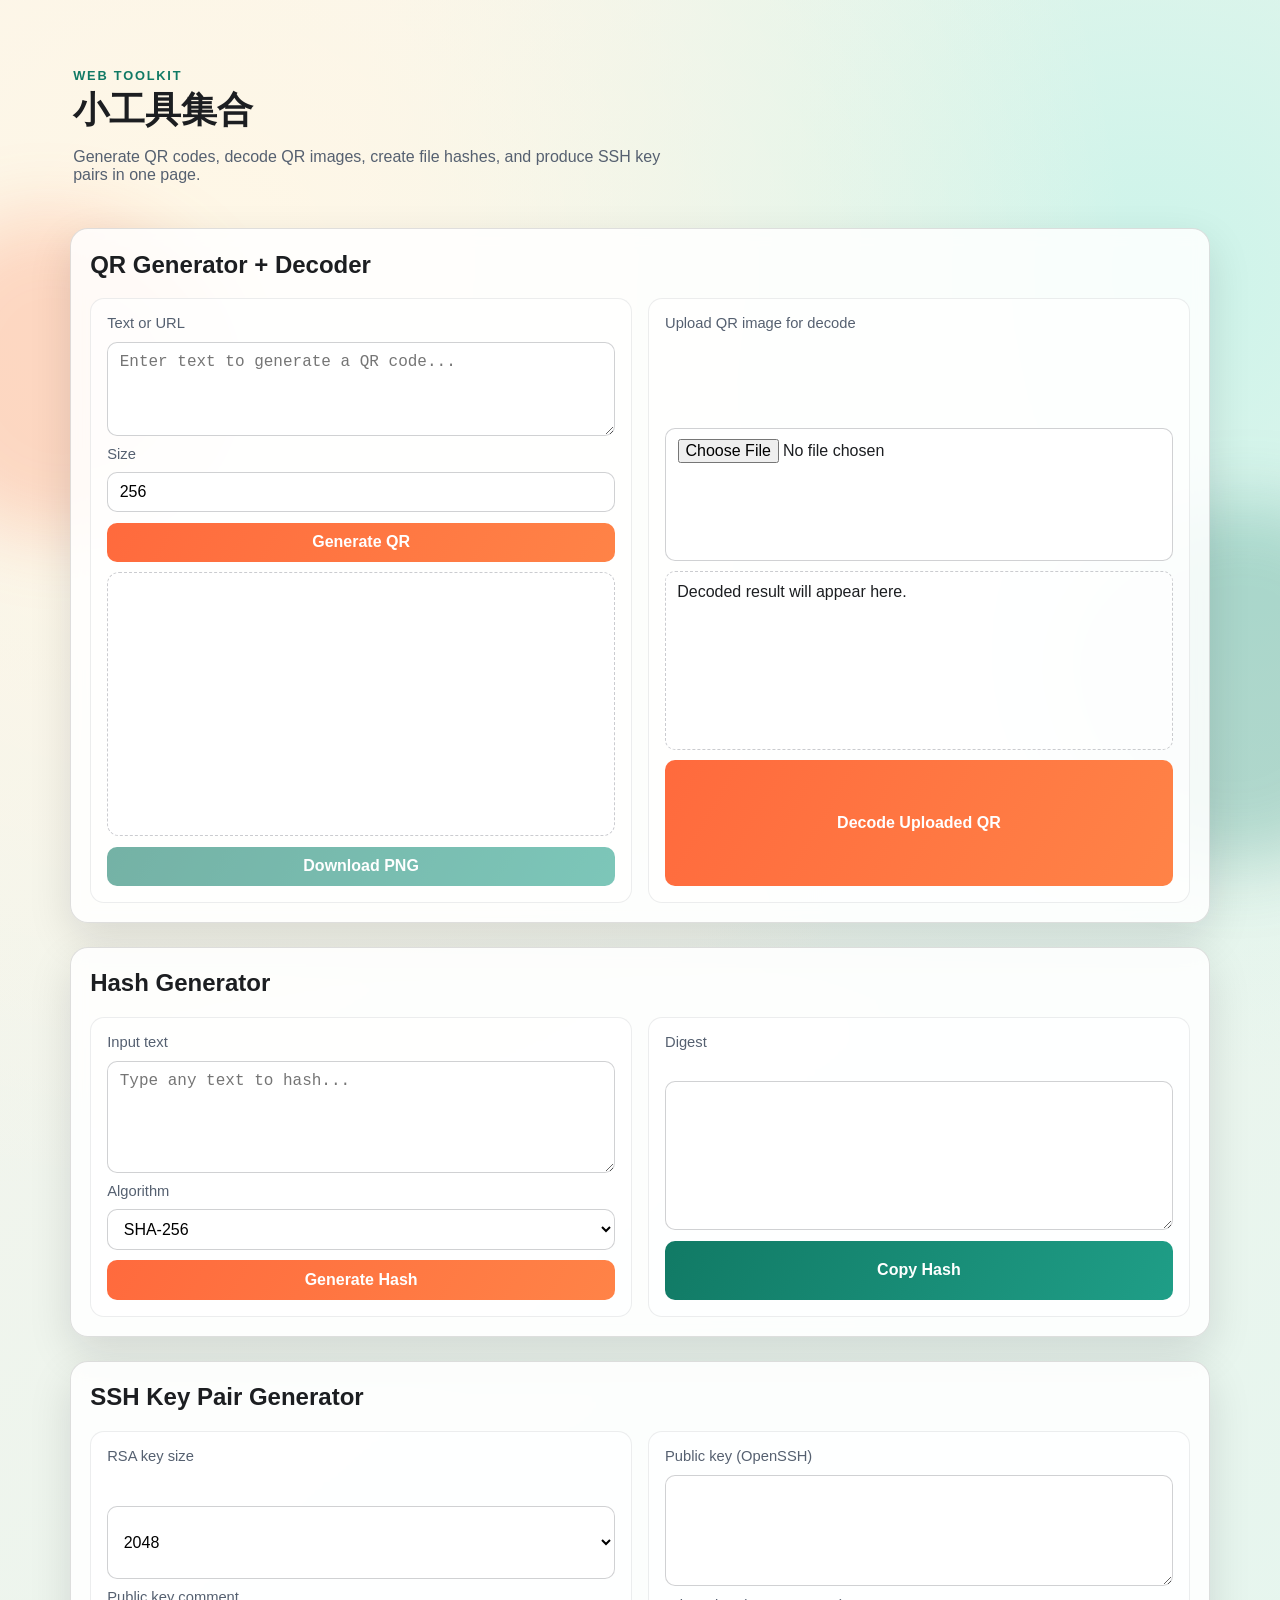
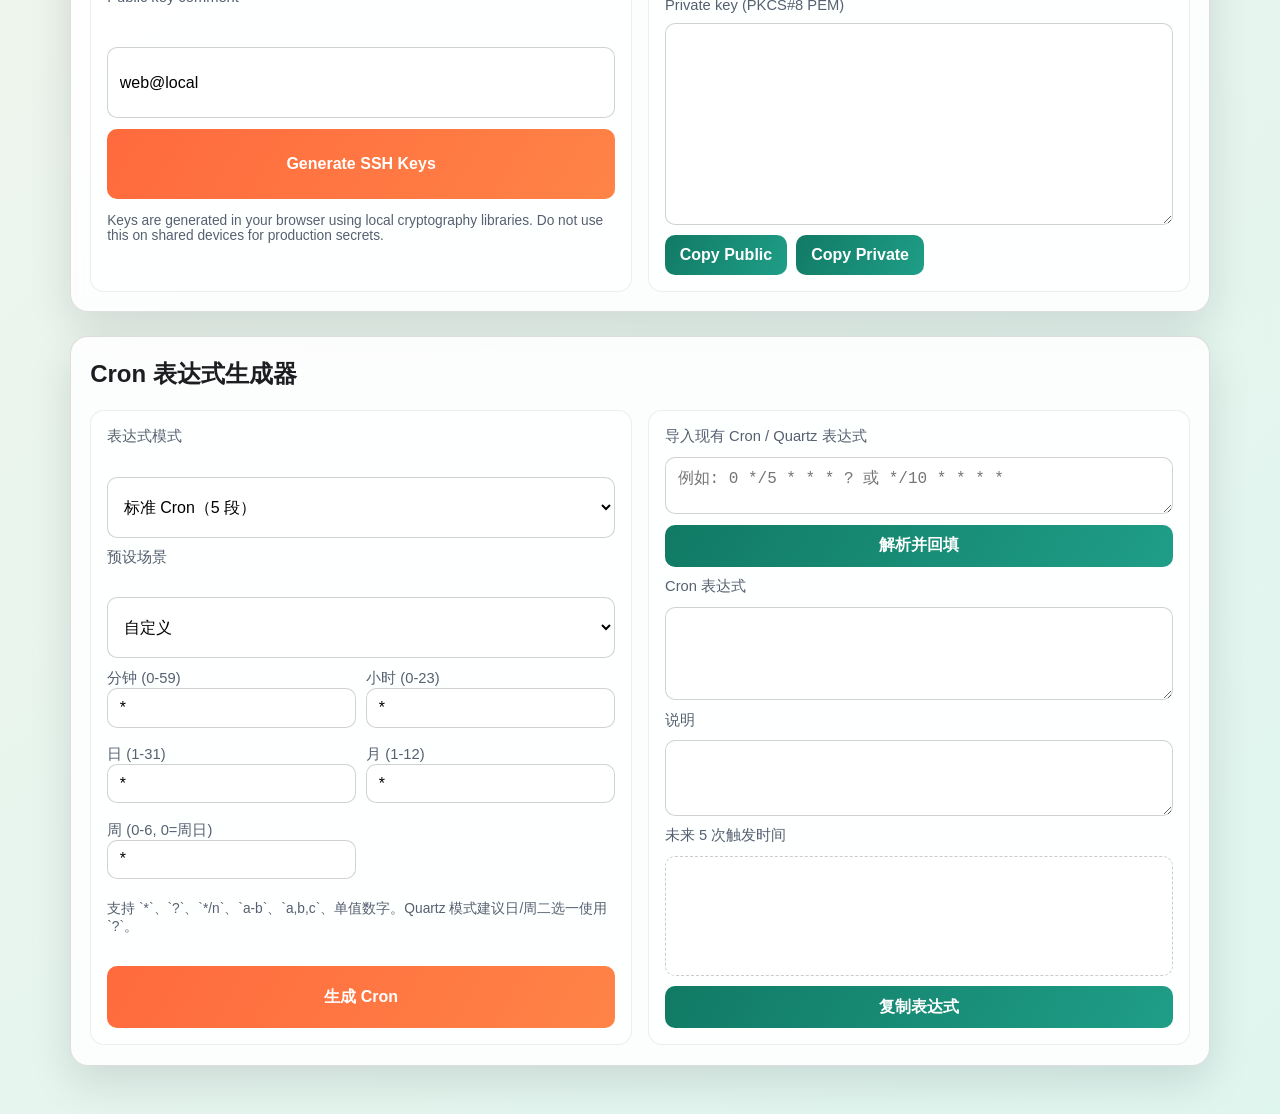
==== index.html @ 73c0b188 "update" ====
<!DOCTYPE html>
<html lang="en">
<head>
  <meta charset="UTF-8" />
  <meta name="viewport" content="width=device-width, initial-scale=1.0" />
  <title>小工具集合</title>
  <link rel="stylesheet" href="styles.css" />
</head>
<body>
  <div class="bg-shape bg-shape-1"></div>
  <div class="bg-shape bg-shape-2"></div>

  <main class="app">
    <header class="hero">
      <p class="eyebrow">Web Toolkit</p>
      <h1>小工具集合</h1>
      <p class="subtitle">Generate QR codes, decode QR images, create file hashes, and produce SSH key pairs in one page.</p>
    </header>

    <section class="card reveal" id="qr-card">
      <h2>QR Generator + Decoder</h2>
      <div class="grid two-col">
        <div class="panel">
          <label for="qr-text">Text or URL</label>
          <textarea id="qr-text" rows="4" placeholder="Enter text to generate a QR code..."></textarea>
          <label for="qr-size">Size</label>
          <input id="qr-size" type="number" min="128" max="512" value="256" />
          <button id="generate-qr-btn">Generate QR</button>
          <div id="qr-output" class="qr-output" aria-live="polite"></div>
          <button id="download-qr-btn" class="secondary" disabled>Download PNG</button>
        </div>

        <div class="panel">
          <label for="qr-file">Upload QR image for decode</label>
          <input id="qr-file" type="file" accept="image/*" />
          <canvas id="qr-canvas" hidden></canvas>
          <div id="decode-result" class="result-box">Decoded result will appear here.</div>
          <button id="decode-qr-btn">Decode Uploaded QR</button>
        </div>
      </div>
    </section>

    <section class="card reveal" id="hash-card">
      <h2>Hash Generator</h2>
      <div class="grid two-col">
        <div class="panel">
          <label for="hash-input">Input text</label>
          <textarea id="hash-input" rows="5" placeholder="Type any text to hash..."></textarea>
          <label for="hash-algo">Algorithm</label>
          <select id="hash-algo">
            <option value="MD5">MD5</option>
            <option value="SHA-1">SHA-1</option>
            <option value="SHA-256" selected>SHA-256</option>
            <option value="SHA-384">SHA-384</option>
            <option value="SHA-512">SHA-512</option>
          </select>
          <button id="generate-hash-btn">Generate Hash</button>
        </div>
        <div class="panel">
          <label for="hash-output">Digest</label>
          <textarea id="hash-output" rows="6" readonly></textarea>
          <button id="copy-hash-btn" class="secondary">Copy Hash</button>
        </div>
      </div>
    </section>

    <section class="card reveal" id="ssh-card">
      <h2>SSH Key Pair Generator</h2>
      <div class="grid two-col">
        <div class="panel">
          <label for="key-size">RSA key size</label>
          <select id="key-size">
            <option value="2048" selected>2048</option>
            <option value="3072">3072</option>
            <option value="4096">4096</option>
          </select>
          <label for="key-comment">Public key comment</label>
          <input id="key-comment" type="text" value="web@local" placeholder="user@host" />
          <button id="generate-keys-btn">Generate SSH Keys</button>
          <p class="hint">Keys are generated in your browser using local cryptography libraries. Do not use this on shared devices for production secrets.</p>
        </div>

        <div class="panel">
          <label for="public-key-output">Public key (OpenSSH)</label>
          <textarea id="public-key-output" rows="5" readonly></textarea>
          <label for="private-key-output">Private key (PKCS#8 PEM)</label>
          <textarea id="private-key-output" rows="10" readonly></textarea>
          <div class="button-row">
            <button id="copy-public-key-btn" class="secondary">Copy Public</button>
            <button id="copy-private-key-btn" class="secondary">Copy Private</button>
          </div>
        </div>
      </div>
    </section>

    <section class="card reveal" id="cron-card">
      <h2>Cron 表达式生成器</h2>
      <div class="grid two-col">
        <div class="panel">
          <label for="cron-mode">表达式模式</label>
          <select id="cron-mode">
            <option value="5" selected>标准 Cron（5 段）</option>
            <option value="6">Quartz（6 段：秒 分 时 日 月 周）</option>
            <option value="7">Quartz（7 段：秒 分 时 日 月 周 年）</option>
          </select>

          <label for="cron-preset">预设场景</label>
          <select id="cron-preset">
            <option value="custom" selected>自定义</option>
            <option value="every-minute">每分钟</option>
            <option value="hourly">每小时整点</option>
            <option value="daily-midnight">每天 00:00</option>
            <option value="weekly-monday-9">每周一 09:00</option>
            <option value="monthly-first-9">每月 1 日 09:00</option>
            <option value="workday-930">工作日 09:30</option>
          </select>

          <div class="cron-grid">
            <div id="cron-second-wrap" class="is-hidden">
              <label for="cron-second">秒 (0-59)</label>
              <input id="cron-second" type="text" value="0" />
            </div>
            <div>
              <label for="cron-minute">分钟 (0-59)</label>
              <input id="cron-minute" type="text" value="*" />
            </div>
            <div>
              <label for="cron-hour">小时 (0-23)</label>
              <input id="cron-hour" type="text" value="*" />
            </div>
            <div>
              <label for="cron-day">日 (1-31)</label>
              <input id="cron-day" type="text" value="*" />
            </div>
            <div>
              <label for="cron-month">月 (1-12)</label>
              <input id="cron-month" type="text" value="*" />
            </div>
            <div>
              <label for="cron-weekday" id="cron-weekday-label">周 (0-6, 0=周日)</label>
              <input id="cron-weekday" type="text" value="*" />
            </div>
            <div id="cron-year-wrap" class="is-hidden">
              <label for="cron-year">年 (1970-2099)</label>
              <input id="cron-year" type="text" value="*" />
            </div>
          </div>

          <p class="hint">支持 `*`、`?`、`*/n`、`a-b`、`a,b,c`、单值数字。Quartz 模式建议日/周二选一使用 `?`。</p>
          <button id="generate-cron-btn">生成 Cron</button>
        </div>

        <div class="panel">
          <label for="cron-import">导入现有 Cron / Quartz 表达式</label>
          <textarea id="cron-import" rows="2" placeholder="例如: 0 */5 * * * ? 或 */10 * * * *"></textarea>
          <button id="parse-cron-btn" class="secondary">解析并回填</button>

          <label for="cron-output">Cron 表达式</label>
          <textarea id="cron-output" rows="4" readonly></textarea>
          <label for="cron-desc">说明</label>
          <textarea id="cron-desc" rows="3" readonly></textarea>
          <label for="cron-next-times">未来 5 次触发时间</label>
          <ol id="cron-next-times" class="cron-next-times" aria-live="polite"></ol>
          <button id="copy-cron-btn" class="secondary">复制表达式</button>
        </div>
      </div>
    </section>
  </main>

  <script src="vendor/qrcode.min.js"></script>
  <script src="vendor/jsQR.min.js"></script>
  <script src="vendor/crypto-js.min.js"></script>
  <script src="vendor/jsrsasign-all-min.js"></script>
  <script src="modules/common.js"></script>
  <script src="modules/qr-tool.js"></script>
  <script src="modules/hash-tool.js"></script>
  <script src="modules/ssh-tool.js"></script>
  <script src="modules/cron-tool.js"></script>
  <script src="app.js"></script>
</body>
</html>
---- styles.css ----
:root {
  --bg-1: #f8f4ec;
  --bg-2: #dff6ef;
  --ink: #1c1e21;
  --muted: #556070;
  --card: rgba(255, 255, 255, 0.86);
  --line: rgba(28, 30, 33, 0.14);
  --accent: #ff6a3d;
  --accent-2: #117a65;
  --focus: #1b5cff;
  --shadow: 0 16px 44px rgba(14, 17, 28, 0.12);
}

* {
  box-sizing: border-box;
}

body {
  margin: 0;
  min-height: 100vh;
  color: var(--ink);
  font-family: "Segoe UI", "PingFang SC", "Microsoft YaHei", sans-serif;
  background: radial-gradient(circle at 15% 10%, #fff7e6 0%, transparent 35%),
    radial-gradient(circle at 90% 10%, #cdf4ea 0%, transparent 30%),
    linear-gradient(140deg, var(--bg-1), var(--bg-2));
  overflow-x: hidden;
}

.bg-shape {
  position: fixed;
  z-index: 0;
  pointer-events: none;
  filter: blur(36px);
}

.bg-shape-1 {
  width: 320px;
  height: 320px;
  left: -90px;
  top: 24%;
  background: rgba(255, 106, 61, 0.22);
  border-radius: 40% 60% 53% 47% / 53% 52% 48% 47%;
  animation: drift 12s ease-in-out infinite;
}

.bg-shape-2 {
  width: 360px;
  height: 360px;
  right: -120px;
  top: 56%;
  background: rgba(17, 122, 101, 0.24);
  border-radius: 60% 40% 45% 55% / 44% 52% 48% 56%;
  animation: drift 14s ease-in-out infinite reverse;
}

.app {
  position: relative;
  z-index: 1;
  width: min(1140px, 92vw);
  margin: 3rem auto;
  display: grid;
  gap: 1.5rem;
}

.hero {
  padding: 1.25rem 0.2rem;
  animation: rise 0.7s ease-out both;
}

.eyebrow {
  letter-spacing: 0.14em;
  text-transform: uppercase;
  color: var(--accent-2);
  font-size: 0.8rem;
  font-weight: 700;
  margin: 0;
}

h1 {
  margin: 0.2rem 0 0.8rem;
  font-size: clamp(1.8rem, 2.8vw, 2.8rem);
}

.subtitle {
  margin: 0;
  color: var(--muted);
  max-width: 66ch;
}

.card {
  background: var(--card);
  border: 1px solid var(--line);
  border-radius: 18px;
  padding: 1.2rem;
  backdrop-filter: blur(8px);
  box-shadow: var(--shadow);
}

.card h2 {
  margin-top: 0.15rem;
}

.grid {
  display: grid;
  gap: 1rem;
}

.two-col {
  grid-template-columns: repeat(2, minmax(0, 1fr));
}

.panel {
  background: rgba(255, 255, 255, 0.66);
  border: 1px solid rgba(17, 26, 42, 0.08);
  border-radius: 14px;
  padding: 1rem;
  display: grid;
  gap: 0.65rem;
}

label {
  font-size: 0.92rem;
  color: var(--muted);
}

input,
textarea,
select,
button {
  font: inherit;
}

input,
textarea,
select {
  width: 100%;
  border: 1px solid rgba(24, 29, 38, 0.2);
  border-radius: 10px;
  padding: 0.62rem 0.72rem;
  background: rgba(255, 255, 255, 0.88);
}

textarea,
#hash-output,
#public-key-output,
#private-key-output {
  font-family: Consolas, "Cascadia Mono", "Courier New", monospace;
}

input:focus,
textarea:focus,
select:focus,
button:focus {
  outline: 2px solid var(--focus);
  outline-offset: 1px;
}

button {
  border: none;
  border-radius: 10px;
  background: linear-gradient(120deg, var(--accent), #ff8347);
  color: #fff;
  padding: 0.66rem 0.92rem;
  cursor: pointer;
  font-weight: 600;
  transition: transform 160ms ease, box-shadow 160ms ease, opacity 160ms ease;
}

button:hover {
  transform: translateY(-1px);
  box-shadow: 0 6px 18px rgba(255, 106, 61, 0.35);
}

button:disabled {
  cursor: not-allowed;
  opacity: 0.58;
  transform: none;
  box-shadow: none;
}

button.secondary {
  background: linear-gradient(120deg, #117a65, #1f9e87);
}

button.secondary:hover {
  box-shadow: 0 6px 18px rgba(17, 122, 101, 0.35);
}

.qr-output {
  min-height: 264px;
  display: grid;
  place-items: center;
  border: 1px dashed rgba(40, 45, 58, 0.24);
  border-radius: 12px;
  background: rgba(255, 255, 255, 0.5);
}

.result-box {
  min-height: 92px;
  border: 1px dashed rgba(40, 45, 58, 0.24);
  border-radius: 10px;
  padding: 0.7rem;
  background: rgba(255, 255, 255, 0.5);
  white-space: pre-wrap;
}

.hint {
  color: var(--muted);
  font-size: 0.86rem;
  margin: 0.2rem 0 0;
}

.button-row {
  display: flex;
  gap: 0.6rem;
}

.reveal {
  opacity: 0;
  transform: translateY(14px);
  animation: rise 0.5s ease-out forwards;
}

#hash-card {
  animation-delay: 120ms;
}

#ssh-card {
  animation-delay: 220ms;
}

#cron-card {
  animation-delay: 320ms;
}

.cron-grid {
  display: grid;
  gap: 0.65rem;
  grid-template-columns: repeat(2, minmax(0, 1fr));
}

.cron-grid > div:last-child {
  grid-column: 1 / -1;
}

.is-hidden {
  display: none;
}

.cron-next-times {
  margin: 0;
  padding-left: 1.1rem;
  border: 1px dashed rgba(40, 45, 58, 0.24);
  border-radius: 10px;
  background: rgba(255, 255, 255, 0.5);
  min-height: 120px;
  max-height: 180px;
  overflow: auto;
}

.cron-next-times li {
  margin: 0.45rem 0;
  font-family: Consolas, "Cascadia Mono", "Courier New", monospace;
  font-size: 0.92rem;
}

@keyframes rise {
  to {
    opacity: 1;
    transform: translateY(0);
  }
}

@keyframes drift {
  0%,
  100% {
    transform: translateY(0) translateX(0) rotate(0deg);
  }
  50% {
    transform: translateY(-10px) translateX(12px) rotate(4deg);
  }
}

@media (max-width: 900px) {
  .two-col {
    grid-template-columns: 1fr;
  }

  .app {
    margin: 1.2rem auto 2rem;
  }

  .qr-output {
    min-height: 210px;
  }

  .cron-grid {
    grid-template-columns: 1fr;
  }

  .cron-grid > div:last-child {
    grid-column: auto;
  }
}
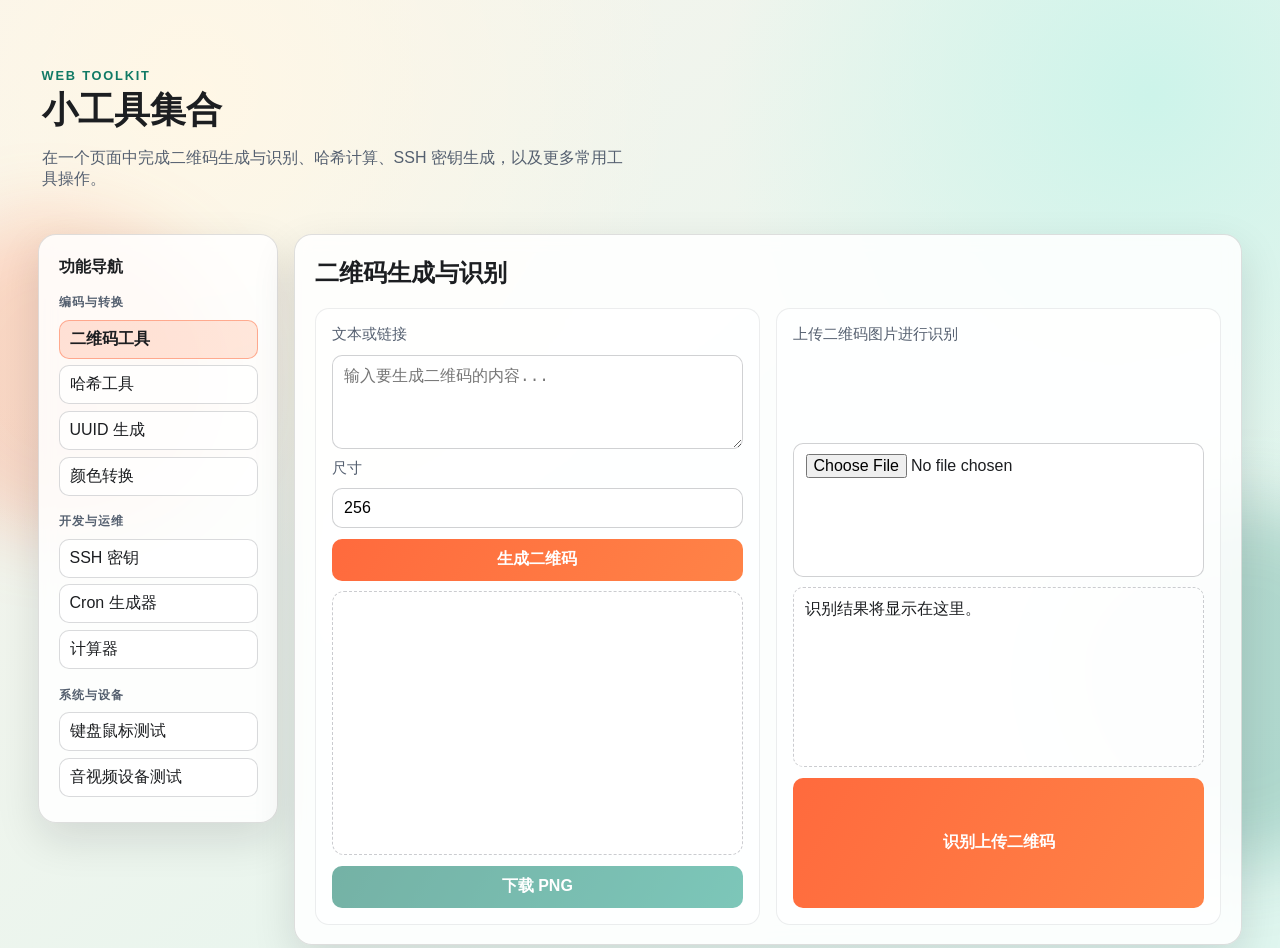
==== commit d81c946a: "update" ====
--- a/index.html
+++ b/index.html
@@ -1,5 +1,5 @@
 <!DOCTYPE html>
-<html lang="en">
+<html lang="zh-CN">
 <head>
   <meta charset="UTF-8" />
   <meta name="viewport" content="width=device-width, initial-scale=1.0" />
@@ -14,39 +14,66 @@
     <header class="hero">
       <p class="eyebrow">Web Toolkit</p>
       <h1>小工具集合</h1>
-      <p class="subtitle">Generate QR codes, decode QR images, create file hashes, and produce SSH key pairs in one page.</p>
+      <p class="subtitle">在一个页面中完成二维码生成与识别、哈希计算、SSH 密钥生成，以及更多常用工具操作。</p>
     </header>
 
-    <section class="card reveal" id="qr-card">
-      <h2>QR Generator + Decoder</h2>
-      <div class="grid two-col">
-        <div class="panel">
-          <label for="qr-text">Text or URL</label>
-          <textarea id="qr-text" rows="4" placeholder="Enter text to generate a QR code..."></textarea>
-          <label for="qr-size">Size</label>
+    <div class="workspace">
+      <aside class="sidebar card" id="sidebar-nav">
+        <h2>功能导航</h2>
+        <div class="nav-group">
+          <p class="nav-group-title">编码与转换</p>
+          <a class="nav-link active" href="#qr" data-page="qr">二维码工具</a>
+          <a class="nav-link" href="#hash" data-page="hash">哈希工具</a>
+          <a class="nav-link" href="#uuid" data-page="uuid">UUID 生成</a>
+          <a class="nav-link" href="#color" data-page="color">颜色转换</a>
+        </div>
+
+        <div class="nav-group">
+          <p class="nav-group-title">开发与运维</p>
+          <a class="nav-link" href="#ssh" data-page="ssh">SSH 密钥</a>
+          <a class="nav-link" href="#cron" data-page="cron">Cron 生成器</a>
+          <a class="nav-link" href="#calculator" data-page="calculator">计算器</a>
+        </div>
+
+        <div class="nav-group">
+          <p class="nav-group-title">系统与设备</p>
+          <a class="nav-link" href="#input-test" data-page="input-test">键盘鼠标测试</a>
+          <a class="nav-link" href="#media-test" data-page="media-test">音视频设备测试</a>
+        </div>
+      </aside>
+
+      <div class="pages" id="tool-pages">
+
+    <section class="card reveal tool-page active" id="qr-card" data-page="qr">
+      <h2>二维码生成与识别</h2>
+      <div class="grid two-col">
+        <div class="panel">
+          <label for="qr-text">文本或链接</label>
+          <textarea id="qr-text" rows="4" placeholder="输入要生成二维码的内容..."></textarea>
+          <label for="qr-size">尺寸</label>
           <input id="qr-size" type="number" min="128" max="512" value="256" />
-          <button id="generate-qr-btn">Generate QR</button>
+          <button id="generate-qr-btn">生成二维码</button>
           <div id="qr-output" class="qr-output" aria-live="polite"></div>
-          <button id="download-qr-btn" class="secondary" disabled>Download PNG</button>
-        </div>
-
-        <div class="panel">
-          <label for="qr-file">Upload QR image for decode</label>
+          <button id="download-qr-btn" class="secondary" disabled>下载 PNG</button>
+        </div>
+
+        <div class="panel">
+          <label for="qr-file">上传二维码图片进行识别</label>
           <input id="qr-file" type="file" accept="image/*" />
           <canvas id="qr-canvas" hidden></canvas>
-          <div id="decode-result" class="result-box">Decoded result will appear here.</div>
-          <button id="decode-qr-btn">Decode Uploaded QR</button>
-        </div>
-      </div>
-    </section>
-
-    <section class="card reveal" id="hash-card">
-      <h2>Hash Generator</h2>
-      <div class="grid two-col">
-        <div class="panel">
-          <label for="hash-input">Input text</label>
-          <textarea id="hash-input" rows="5" placeholder="Type any text to hash..."></textarea>
-          <label for="hash-algo">Algorithm</label>
+          <div id="decode-result" class="result-box">识别结果将显示在这里。</div>
+          <button id="decode-qr-btn">识别上传二维码</button>
+        </div>
+      </div>
+    </section>
+
+    <section class="card reveal tool-page" id="hash-card" data-page="hash">
+      <h2>哈希生成器</h2>
+      <div class="grid two-col">
+        <div class="panel">
+          <label for="hash-input">输入文本</label>
+          <textarea id="hash-input" rows="5" placeholder="输入要计算哈希的文本..."></textarea>
+          <label for="hash-algo">算法</label>
           <select id="hash-algo">
             <option value="MD5">MD5</option>
             <option value="SHA-1">SHA-1</option>
@@ -54,46 +81,46 @@
             <option value="SHA-384">SHA-384</option>
             <option value="SHA-512">SHA-512</option>
           </select>
-          <button id="generate-hash-btn">Generate Hash</button>
-        </div>
-        <div class="panel">
-          <label for="hash-output">Digest</label>
+          <button id="generate-hash-btn">生成哈希</button>
+        </div>
+        <div class="panel">
+          <label for="hash-output">摘要结果</label>
           <textarea id="hash-output" rows="6" readonly></textarea>
-          <button id="copy-hash-btn" class="secondary">Copy Hash</button>
-        </div>
-      </div>
-    </section>
-
-    <section class="card reveal" id="ssh-card">
-      <h2>SSH Key Pair Generator</h2>
-      <div class="grid two-col">
-        <div class="panel">
-          <label for="key-size">RSA key size</label>
+          <button id="copy-hash-btn" class="secondary">复制哈希</button>
+        </div>
+      </div>
+    </section>
+
+    <section class="card reveal tool-page" id="ssh-card" data-page="ssh">
+      <h2>SSH 密钥对生成器</h2>
+      <div class="grid two-col">
+        <div class="panel">
+          <label for="key-size">RSA 密钥长度</label>
           <select id="key-size">
             <option value="2048" selected>2048</option>
             <option value="3072">3072</option>
             <option value="4096">4096</option>
           </select>
-          <label for="key-comment">Public key comment</label>
-          <input id="key-comment" type="text" value="web@local" placeholder="user@host" />
-          <button id="generate-keys-btn">Generate SSH Keys</button>
-          <p class="hint">Keys are generated in your browser using local cryptography libraries. Do not use this on shared devices for production secrets.</p>
-        </div>
-
-        <div class="panel">
-          <label for="public-key-output">Public key (OpenSSH)</label>
+          <label for="key-comment">公钥注释</label>
+          <input id="key-comment" type="text" value="web@local" placeholder="用户名@主机" />
+          <button id="generate-keys-btn">生成 SSH 密钥</button>
+          <p class="hint">密钥在浏览器内使用本地加密库生成。涉及生产环境密钥时，请勿在共享设备上操作。</p>
+        </div>
+
+        <div class="panel">
+          <label for="public-key-output">公钥 (OpenSSH)</label>
           <textarea id="public-key-output" rows="5" readonly></textarea>
-          <label for="private-key-output">Private key (PKCS#8 PEM)</label>
+          <label for="private-key-output">私钥 (PKCS#8 PEM)</label>
           <textarea id="private-key-output" rows="10" readonly></textarea>
           <div class="button-row">
-            <button id="copy-public-key-btn" class="secondary">Copy Public</button>
-            <button id="copy-private-key-btn" class="secondary">Copy Private</button>
-          </div>
-        </div>
-      </div>
-    </section>
-
-    <section class="card reveal" id="cron-card">
+            <button id="copy-public-key-btn" class="secondary">复制公钥</button>
+            <button id="copy-private-key-btn" class="secondary">复制私钥</button>
+          </div>
+        </div>
+      </div>
+    </section>
+
+    <section class="card reveal tool-page" id="cron-card" data-page="cron">
       <h2>Cron 表达式生成器</h2>
       <div class="grid two-col">
         <div class="panel">
@@ -165,6 +192,205 @@
         </div>
       </div>
     </section>
+
+    <section class="card reveal tool-page" id="uuid-card" data-page="uuid">
+      <h2>UUID 生成器</h2>
+      <div class="grid two-col">
+        <div class="panel">
+          <label for="uuid-count">生成数量 (1-20)</label>
+          <input id="uuid-count" type="number" min="1" max="20" value="1" />
+          <label for="uuid-options">格式</label>
+          <select id="uuid-options">
+            <option value="lower" selected>小写（默认）</option>
+            <option value="upper">大写</option>
+            <option value="no-hyphen">无连字符</option>
+          </select>
+          <button id="generate-uuid-btn">生成 UUID</button>
+        </div>
+
+        <div class="panel">
+          <label for="uuid-output">UUID 结果</label>
+          <textarea id="uuid-output" rows="8" readonly></textarea>
+          <button id="copy-uuid-btn" class="secondary">复制 UUID</button>
+        </div>
+      </div>
+    </section>
+
+    <section class="card reveal tool-page" id="color-card" data-page="color">
+      <h2>颜色转换与选色卡</h2>
+      <div class="grid two-col">
+        <div class="panel">
+          <label for="color-input">颜色输入</label>
+          <input id="color-input" type="text" placeholder="#fff / #ffffffff / rgb(...) / rgba(...) / hsl(...) / hsla(...) / hsv(...) / cmyk(...) / red" />
+          <label for="color-picker">选色卡（整块可点击）</label>
+          <input id="color-picker" class="color-picker" type="color" value="#ff6a3d" />
+          <p class="hint">输入任意支持格式会自动转换；按 Enter 可校验输入。</p>
+          <p id="color-status" class="color-status" aria-live="polite"></p>
+        </div>
+
+        <div class="panel">
+          <div class="color-output-row">
+            <div>
+              <label for="color-hex">HEX</label>
+              <input id="color-hex" type="text" readonly />
+            </div>
+            <button id="copy-color-hex-btn" class="secondary color-copy-btn">复制</button>
+          </div>
+
+          <div class="color-output-row">
+            <div>
+              <label for="color-rgb">RGB</label>
+              <input id="color-rgb" type="text" readonly />
+            </div>
+            <button id="copy-color-rgb-btn" class="secondary color-copy-btn">复制</button>
+          </div>
+
+          <div class="color-output-row">
+            <div>
+              <label for="color-rgba">RGBA</label>
+              <input id="color-rgba" type="text" readonly />
+            </div>
+            <button id="copy-color-rgba-btn" class="secondary color-copy-btn">复制</button>
+          </div>
+
+          <div class="color-output-row">
+            <div>
+              <label for="color-hsl">HSL</label>
+              <input id="color-hsl" type="text" readonly />
+            </div>
+            <button id="copy-color-hsl-btn" class="secondary color-copy-btn">复制</button>
+          </div>
+
+          <div class="color-output-row">
+            <div>
+              <label for="color-hsv">HSV</label>
+              <input id="color-hsv" type="text" readonly />
+            </div>
+            <button id="copy-color-hsv-btn" class="secondary color-copy-btn">复制</button>
+          </div>
+
+          <div class="color-output-row">
+            <div>
+              <label for="color-cmyk">CMYK</label>
+              <input id="color-cmyk" type="text" readonly />
+            </div>
+            <button id="copy-color-cmyk-btn" class="secondary color-copy-btn">复制</button>
+          </div>
+        </div>
+      </div>
+    </section>
+
+    <section class="card reveal tool-page" id="calculator-card" data-page="calculator">
+      <h2>计算器</h2>
+      <div class="grid two-col">
+        <div class="panel">
+          <label for="calc-expression">表达式</label>
+          <input id="calc-expression" class="calc-expression" type="text" placeholder="例如: 2(3+4)+√16+ln(2) 或 Ansln2" />
+          <div class="calc-pad" id="calc-pad">
+            <button type="button" data-action="root" class="calc-btn calc-btn-fn">√</button>
+            <button type="button" data-value="^" class="calc-btn calc-btn-op">^</button>
+            <button type="button" data-action="ln" class="calc-btn calc-btn-fn">ln</button>
+            <button type="button" data-value="(" class="calc-btn calc-btn-op">(</button>
+            <button type="button" data-value=")" class="calc-btn calc-btn-op">)</button>
+
+            <button type="button" data-value="7" class="calc-btn calc-btn-num">7</button>
+            <button type="button" data-value="8" class="calc-btn calc-btn-num">8</button>
+            <button type="button" data-value="9" class="calc-btn calc-btn-num">9</button>
+            <button type="button" data-action="backspace" class="secondary calc-btn calc-btn-ctrl">DEL</button>
+            <button type="button" data-action="clear" class="secondary calc-btn calc-btn-ctrl">AC</button>
+
+            <button type="button" data-value="4" class="calc-btn calc-btn-num">4</button>
+            <button type="button" data-value="5" class="calc-btn calc-btn-num">5</button>
+            <button type="button" data-value="6" class="calc-btn calc-btn-num">6</button>
+            <button type="button" data-value="*" class="calc-btn calc-btn-op">*</button>
+            <button type="button" data-value="/" class="calc-btn calc-btn-op">/</button>
+
+            <button type="button" data-value="1" class="calc-btn calc-btn-num">1</button>
+            <button type="button" data-value="2" class="calc-btn calc-btn-num">2</button>
+            <button type="button" data-value="3" class="calc-btn calc-btn-num">3</button>
+            <button type="button" data-value="+" class="calc-btn calc-btn-op">+</button>
+            <button type="button" data-value="-" class="calc-btn calc-btn-op">-</button>
+
+            <button type="button" data-value="0" class="calc-btn calc-btn-num">0</button>
+            <button type="button" data-value="." class="calc-btn calc-btn-num">.</button>
+            <button type="button" data-action="ans" class="calc-btn calc-btn-fn">Ans</button>
+            <button type="button" data-action="equals" class="calc-btn calc-equal calc-btn-wide">=</button>
+          </div>
+          <p class="hint">支持 `+` `-` `*` `/` `^` `√` `ln` 和括号，`Ans` 表示上次结果。支持省略乘号（如 `2(3+4)`、`2√9`），并自动补全缺失右括号。</p>
+        </div>
+
+        <div class="panel">
+          <label for="calc-result">计算结果</label>
+          <textarea id="calc-result" class="calc-result" rows="7" readonly></textarea>
+          <button id="copy-calc-btn" class="secondary">复制结果</button>
+        </div>
+      </div>
+    </section>
+
+    <section class="card reveal tool-page" id="input-test-card" data-page="input-test">
+      <h2>键盘与鼠标测试</h2>
+      <div class="grid two-col">
+        <div class="panel">
+          <label>键盘测试</label>
+          <input id="key-test-input" type="text" placeholder="点击这里后按键，观察下方记录" />
+          <div id="key-test-log" class="result-box">按键信息将显示在这里。</div>
+        </div>
+
+        <div class="panel">
+          <label>鼠标测试区</label>
+          <div id="mouse-test-area" class="mouse-test-area">在此区域移动、点击、滚轮滚动</div>
+          <div id="mouse-test-log" class="result-box">鼠标信息将显示在这里。</div>
+        </div>
+      </div>
+    </section>
+
+    <section class="card reveal tool-page" id="media-test-card" data-page="media-test">
+      <h2>麦克风、摄像头与扬声器测试</h2>
+      <div class="grid">
+        <div class="panel">
+          <label>摄像头与麦克风测试</label>
+          <div class="button-row">
+            <button id="start-media-test-btn">开始测试</button>
+            <button id="stop-media-test-btn" class="secondary">停止测试</button>
+            <button id="speaker-test-btn" class="secondary">扬声器测试音</button>
+          </div>
+          <p class="hint">若无法访问麦克风/摄像头，请确认浏览器权限，并尽量使用 localhost 打开页面。</p>
+
+          <div class="media-preview-grid">
+            <div class="media-column">
+              <label for="camera-preview">摄像头预览</label>
+              <video id="camera-preview" autoplay muted playsinline class="camera-preview"></video>
+            </div>
+
+            <div class="media-column">
+              <label for="camera-shot">截图预览</label>
+              <img id="camera-shot" class="camera-shot is-empty" src="[data-uri]" alt="截图预览" />
+              <div class="button-row">
+                <button id="capture-photo-btn" class="secondary">拍照截图</button>
+                <button id="download-photo-btn" class="secondary">下载截图</button>
+              </div>
+            </div>
+
+            <div class="media-audio-controls">
+              <label for="mic-level">麦克风音量</label>
+              <progress id="mic-level" max="100" value="0" class="mic-level"></progress>
+              <div class="button-row">
+                <button id="start-record-btn" class="secondary">开始录音</button>
+                <button id="stop-record-btn" class="secondary">停止录音</button>
+                <button id="playback-btn" class="secondary">播放录音</button>
+              </div>
+              <audio id="recorded-audio" controls class="recorded-audio"></audio>
+              <div id="media-status" class="result-box">媒体状态将显示在这里。</div>
+            </div>
+          </div>
+
+          <canvas id="camera-canvas" hidden></canvas>
+        </div>
+      </div>
+    </section>
+
+      </div>
+    </div>
   </main>
 
   <script src="vendor/qrcode.min.js"></script>
@@ -176,6 +402,11 @@
   <script src="modules/hash-tool.js"></script>
   <script src="modules/ssh-tool.js"></script>
   <script src="modules/cron-tool.js"></script>
+  <script src="modules/uuid-tool.js"></script>
+  <script src="modules/color-tool.js"></script>
+  <script src="modules/calculator-tool.js"></script>
+  <script src="modules/device-test-tool.js"></script>
+  <script src="modules/page-nav-tool.js"></script>
   <script src="app.js"></script>
 </body>
 </html>
--- a/styles.css
+++ b/styles.css
@@ -56,10 +56,79 @@
 .app {
   position: relative;
   z-index: 1;
-  width: min(1140px, 92vw);
+  width: min(1280px, 94vw);
   margin: 3rem auto;
   display: grid;
   gap: 1.5rem;
+}
+
+.workspace {
+  display: grid;
+  grid-template-columns: 240px minmax(0, 1fr);
+  gap: 1rem;
+  align-items: start;
+}
+
+.sidebar {
+  position: sticky;
+  top: 1rem;
+  padding: 1rem;
+  display: grid;
+  gap: 0.5rem;
+}
+
+.nav-group {
+  display: grid;
+  gap: 0.42rem;
+  margin-bottom: 0.35rem;
+}
+
+.nav-group-title {
+  margin: 0.25rem 0 0.1rem;
+  font-size: 0.78rem;
+  letter-spacing: 0.08em;
+  text-transform: uppercase;
+  color: var(--muted);
+  font-weight: 700;
+}
+
+.sidebar h2 {
+  margin: 0 0 0.3rem;
+  font-size: 1rem;
+}
+
+.nav-link {
+  display: block;
+  text-decoration: none;
+  color: var(--ink);
+  border: 1px solid rgba(24, 29, 38, 0.16);
+  border-radius: 10px;
+  padding: 0.5rem 0.62rem;
+  background: rgba(255, 255, 255, 0.75);
+  transition: background 140ms ease, border-color 140ms ease, transform 140ms ease;
+}
+
+.nav-link:hover {
+  transform: translateY(-1px);
+  border-color: rgba(24, 29, 38, 0.3);
+}
+
+.nav-link.active {
+  background: linear-gradient(120deg, rgba(255, 106, 61, 0.18), rgba(255, 131, 71, 0.18));
+  border-color: rgba(255, 106, 61, 0.48);
+  font-weight: 700;
+}
+
+.pages {
+  display: grid;
+}
+
+.tool-page {
+  display: none;
+}
+
+.tool-page.active {
+  display: block;
 }
 
 .hero {
@@ -233,6 +302,26 @@
   animation-delay: 320ms;
 }
 
+#uuid-card {
+  animation-delay: 420ms;
+}
+
+#color-card {
+  animation-delay: 520ms;
+}
+
+#calculator-card {
+  animation-delay: 620ms;
+}
+
+#input-test-card {
+  animation-delay: 720ms;
+}
+
+#media-test-card {
+  animation-delay: 820ms;
+}
+
 .cron-grid {
   display: grid;
   gap: 0.65rem;
@@ -264,6 +353,184 @@
   font-size: 0.92rem;
 }
 
+.color-picker {
+  -webkit-appearance: none;
+  appearance: none;
+  height: 92px;
+  padding: 0;
+  border: 1px solid rgba(40, 45, 58, 0.24);
+  border-radius: 12px;
+  background: transparent;
+  overflow: hidden;
+  cursor: pointer;
+}
+
+.color-picker::-webkit-color-swatch-wrapper {
+  padding: 0;
+}
+
+.color-picker::-webkit-color-swatch {
+  border: none;
+  border-radius: 11px;
+}
+
+.color-picker::-moz-color-swatch {
+  border: none;
+  border-radius: 11px;
+}
+
+.color-output-row {
+  display: grid;
+  grid-template-columns: minmax(0, 1fr) auto;
+  gap: 0.55rem;
+  align-items: end;
+}
+
+.color-copy-btn {
+  min-width: 64px;
+  height: 40px;
+  padding: 0.45rem 0.7rem;
+}
+
+.color-status {
+  min-height: 1.2em;
+  margin: 0;
+  font-size: 0.86rem;
+  color: var(--muted);
+}
+
+.color-status.error {
+  color: #b42318;
+}
+
+.calc-pad {
+  display: grid;
+  gap: 0.5rem;
+  grid-template-columns: repeat(5, minmax(0, 1fr));
+}
+
+.calc-pad button {
+  padding: 0.56rem 0.3rem;
+}
+
+.calc-expression,
+.calc-result {
+  font-family: "Cambria Math", "Times New Roman", Georgia, serif;
+  letter-spacing: 0.02em;
+  font-size: 1.03rem;
+  background: linear-gradient(180deg, rgba(255, 255, 255, 0.98), rgba(248, 250, 252, 0.92));
+}
+
+.calc-result {
+  font-style: italic;
+}
+
+.calc-btn {
+  font-weight: 700;
+  border: 1px solid rgba(17, 26, 42, 0.18);
+}
+
+.calc-btn-wide {
+  grid-column: span 2;
+}
+
+.calc-btn-num {
+  background: linear-gradient(120deg, #334e68, #486581);
+}
+
+.calc-btn-num:hover {
+  box-shadow: 0 6px 18px rgba(51, 78, 104, 0.35);
+}
+
+.calc-btn-op {
+  background: linear-gradient(120deg, #c05621, #dd6b20);
+}
+
+.calc-btn-op:hover {
+  box-shadow: 0 6px 18px rgba(192, 86, 33, 0.35);
+}
+
+.calc-btn-fn {
+  background: linear-gradient(120deg, #c05621, #dd6b20);
+}
+
+.calc-btn-fn:hover {
+  box-shadow: 0 6px 18px rgba(192, 86, 33, 0.35);
+}
+
+.calc-btn-ctrl {
+  background: linear-gradient(120deg, #4a5568, #718096);
+}
+
+.calc-btn-ctrl:hover {
+  box-shadow: 0 6px 18px rgba(74, 85, 104, 0.35);
+}
+
+.calc-equal {
+  background: linear-gradient(120deg, #1b5cff, #3b7bff);
+}
+
+.mouse-test-area {
+  border: 1px dashed rgba(40, 45, 58, 0.24);
+  border-radius: 10px;
+  min-height: 120px;
+  display: grid;
+  place-items: center;
+  background: rgba(255, 255, 255, 0.55);
+  user-select: none;
+}
+
+.media-preview-grid {
+  display: grid;
+  gap: 0.75rem;
+  grid-template-columns: repeat(2, minmax(0, 1fr));
+  align-items: start;
+}
+
+.media-column {
+  display: grid;
+  gap: 0.55rem;
+}
+
+.media-audio-controls {
+  grid-column: 1 / -1;
+  display: grid;
+  gap: 0.55rem;
+}
+
+.camera-preview {
+  display: block;
+  width: 100%;
+  height: 220px;
+  border-radius: 10px;
+  border: 1px solid rgba(40, 45, 58, 0.24);
+  background: #0d1015;
+  object-fit: cover;
+}
+
+.camera-shot {
+  display: block;
+  width: 100%;
+  height: 220px;
+  border-radius: 10px;
+  border: 1px solid rgba(40, 45, 58, 0.24);
+  background: #dfe5ea;
+  object-fit: contain;
+}
+
+.camera-shot.is-empty {
+  background: #dfe5ea;
+}
+
+.mic-level {
+  width: 100%;
+  height: 16px;
+}
+
+.recorded-audio {
+  width: 100%;
+}
+
 @keyframes rise {
   to {
     opacity: 1;
@@ -282,6 +549,36 @@
 }
 
 @media (max-width: 900px) {
+  .workspace {
+    grid-template-columns: 1fr;
+  }
+
+  .sidebar {
+    position: static;
+    display: flex;
+    overflow-x: auto;
+    white-space: nowrap;
+    gap: 0.5rem;
+  }
+
+  .nav-group {
+    display: flex;
+    gap: 0.5rem;
+    margin: 0;
+  }
+
+  .nav-group-title {
+    display: none;
+  }
+
+  .sidebar h2 {
+    display: none;
+  }
+
+  .nav-link {
+    flex: 0 0 auto;
+  }
+
   .two-col {
     grid-template-columns: 1fr;
   }
@@ -298,6 +595,14 @@
     grid-template-columns: 1fr;
   }
 
+  .media-preview-grid {
+    grid-template-columns: 1fr;
+  }
+
+  .media-audio-controls {
+    grid-column: auto;
+  }
+
   .cron-grid > div:last-child {
     grid-column: auto;
   }
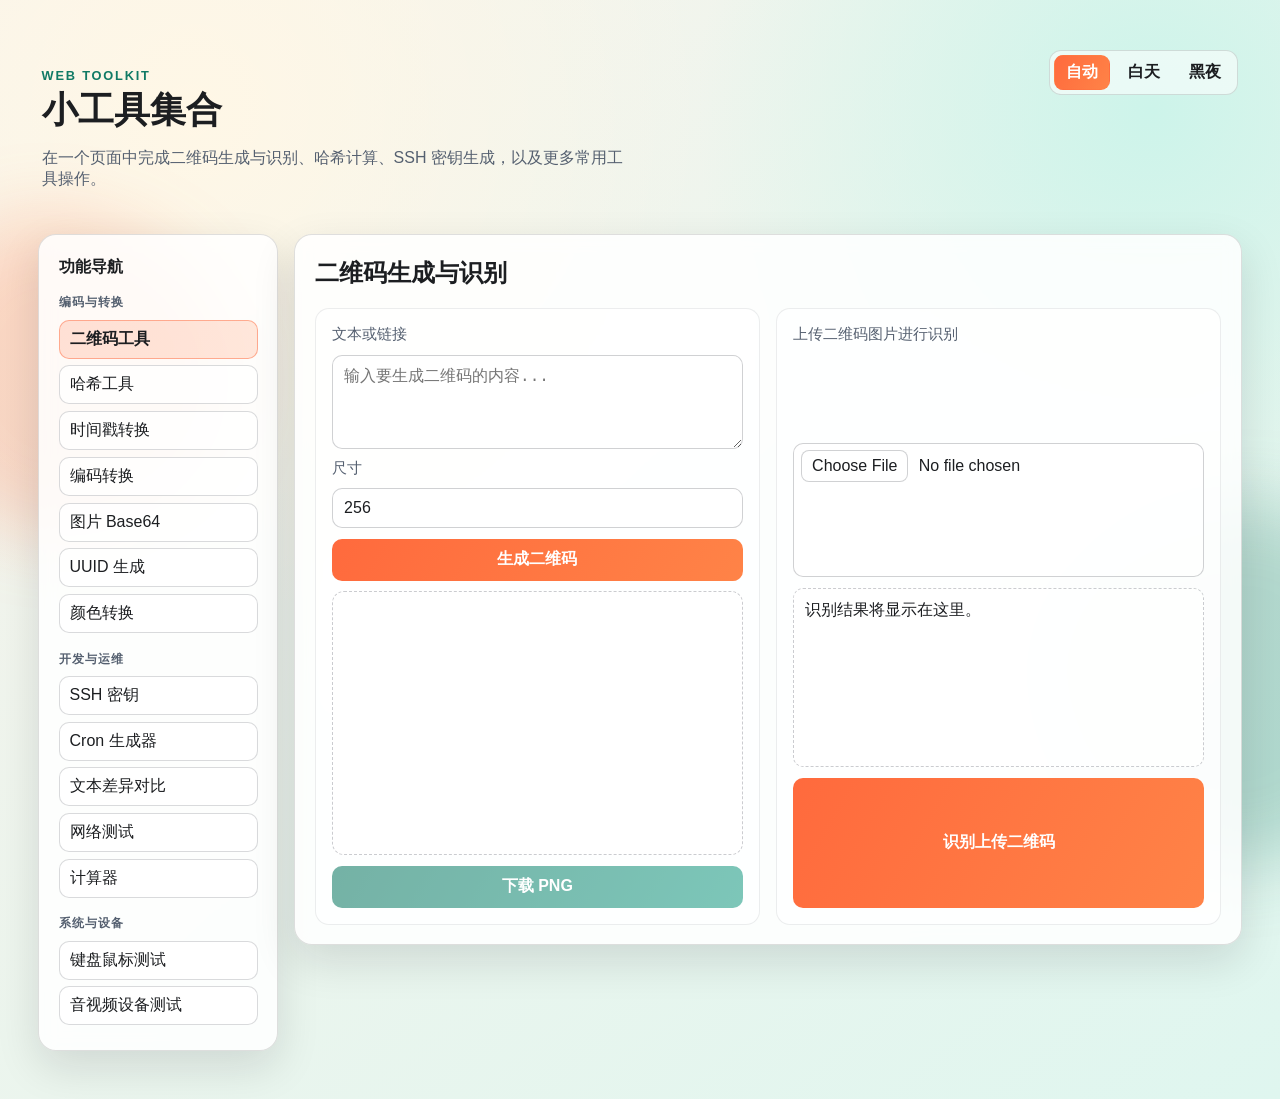
==== commit 884da4c4: "update" ====
--- a/index.html
+++ b/index.html
@@ -12,6 +12,11 @@
 
   <main class="app">
     <header class="hero">
+      <div class="theme-switcher" role="group" aria-label="主题模式切换">
+        <button id="theme-auto-btn" type="button" class="theme-btn" data-theme-mode="auto">自动</button>
+        <button id="theme-light-btn" type="button" class="theme-btn" data-theme-mode="light">白天</button>
+        <button id="theme-dark-btn" type="button" class="theme-btn" data-theme-mode="dark">黑夜</button>
+      </div>
       <p class="eyebrow">Web Toolkit</p>
       <h1>小工具集合</h1>
       <p class="subtitle">在一个页面中完成二维码生成与识别、哈希计算、SSH 密钥生成，以及更多常用工具操作。</p>
@@ -24,6 +29,9 @@
           <p class="nav-group-title">编码与转换</p>
           <a class="nav-link active" href="#qr" data-page="qr">二维码工具</a>
           <a class="nav-link" href="#hash" data-page="hash">哈希工具</a>
+          <a class="nav-link" href="#timestamp" data-page="timestamp">时间戳转换</a>
+          <a class="nav-link" href="#encode" data-page="encode">编码转换</a>
+          <a class="nav-link" href="#image-base64" data-page="image-base64">图片 Base64</a>
           <a class="nav-link" href="#uuid" data-page="uuid">UUID 生成</a>
           <a class="nav-link" href="#color" data-page="color">颜色转换</a>
         </div>
@@ -32,6 +40,8 @@
           <p class="nav-group-title">开发与运维</p>
           <a class="nav-link" href="#ssh" data-page="ssh">SSH 密钥</a>
           <a class="nav-link" href="#cron" data-page="cron">Cron 生成器</a>
+          <a class="nav-link" href="#diff" data-page="diff">文本差异对比</a>
+          <a class="nav-link" href="#route-trace" data-page="route-trace">网络测试</a>
           <a class="nav-link" href="#calculator" data-page="calculator">计算器</a>
         </div>
 
@@ -216,6 +226,95 @@
       </div>
     </section>
 
+    <section class="card reveal tool-page" id="timestamp-card" data-page="timestamp">
+      <h2>时间戳转换</h2>
+      <div class="grid two-col">
+        <div class="panel">
+          <label for="timestamp-input">时间戳</label>
+          <input id="timestamp-input" type="text" placeholder="例如: 1710000000 或 1710000000000" />
+          <label for="timestamp-unit">输入单位</label>
+          <select id="timestamp-unit">
+            <option value="auto" selected>自动识别（10位秒 / 13位毫秒）</option>
+            <option value="s">秒</option>
+            <option value="ms">毫秒</option>
+          </select>
+          <button id="timestamp-to-date-btn">转为日期时间</button>
+
+          <label for="datetime-input">日期时间</label>
+          <input id="datetime-input" type="datetime-local" />
+          <button id="date-to-timestamp-btn" class="secondary">转为时间戳</button>
+        </div>
+
+        <div class="panel">
+          <label for="timestamp-output-local">本地时间</label>
+          <input id="timestamp-output-local" type="text" readonly />
+          <label for="timestamp-output-utc">UTC 时间</label>
+          <input id="timestamp-output-utc" type="text" readonly />
+          <label for="timestamp-output-seconds">秒时间戳</label>
+          <div class="inline-copy-row">
+            <input id="timestamp-output-seconds" type="text" readonly />
+            <button id="copy-timestamp-seconds-btn" class="secondary">复制</button>
+          </div>
+          <label for="timestamp-output-milliseconds">毫秒时间戳</label>
+          <div class="inline-copy-row">
+            <input id="timestamp-output-milliseconds" type="text" readonly />
+            <button id="copy-timestamp-milliseconds-btn" class="secondary">复制</button>
+          </div>
+        </div>
+      </div>
+    </section>
+
+    <section class="card reveal tool-page" id="encode-card" data-page="encode">
+      <h2>编码转换工具</h2>
+      <div class="grid two-col">
+        <div class="panel">
+          <label for="encode-mode">转换模式</label>
+          <select id="encode-mode">
+            <option value="url-encode" selected>URL 编码</option>
+            <option value="url-decode">URL 解码</option>
+            <option value="base64-encode">Base64 编码（UTF-8）</option>
+            <option value="base64-decode">Base64 解码（UTF-8）</option>
+            <option value="unicode-escape-encode">Unicode 转义编码（\\uXXXX）</option>
+            <option value="unicode-escape-decode">Unicode 转义解码（\\uXXXX）</option>
+            <option value="html-encode">HTML 实体编码</option>
+            <option value="html-decode">HTML 实体解码</option>
+          </select>
+          <label for="encode-input">输入内容</label>
+          <textarea id="encode-input" rows="10" placeholder="输入要转换的内容"></textarea>
+          <button id="run-encode-btn">执行转换</button>
+        </div>
+
+        <div class="panel">
+          <label for="encode-output">转换结果</label>
+          <textarea id="encode-output" rows="12" readonly></textarea>
+          <button id="copy-encode-output-btn" class="secondary">复制结果</button>
+        </div>
+      </div>
+    </section>
+
+    <section class="card reveal tool-page" id="image-base64-card" data-page="image-base64">
+      <h2>图片 与 Base64 互转</h2>
+      <div class="grid two-col">
+        <div class="panel">
+          <label for="image-to-base64-file">图片转 Base64</label>
+          <input id="image-to-base64-file" type="file" accept="image/*" />
+          <label for="image-base64-output">Base64（Data URL）</label>
+          <textarea id="image-base64-output" rows="8" readonly></textarea>
+          <button id="copy-image-base64-btn" class="secondary">复制 Base64</button>
+        </div>
+
+        <div class="panel">
+          <label for="base64-to-image-input">Base64 转图片（支持 Data URL 或纯 Base64）</label>
+          <textarea id="base64-to-image-input" rows="6" placeholder="粘贴 Base64 内容"></textarea>
+          <div class="button-row">
+            <button id="base64-to-image-btn">生成图片预览</button>
+            <button id="download-base64-image-btn" class="secondary">下载图片</button>
+          </div>
+          <img id="base64-image-preview" class="base64-image-preview" alt="Base64 预览图" />
+        </div>
+      </div>
+    </section>
+
     <section class="card reveal tool-page" id="color-card" data-page="color">
       <h2>颜色转换与选色卡</h2>
       <div class="grid two-col">
@@ -323,6 +422,97 @@
           <label for="calc-result">计算结果</label>
           <textarea id="calc-result" class="calc-result" rows="7" readonly></textarea>
           <button id="copy-calc-btn" class="secondary">复制结果</button>
+        </div>
+      </div>
+    </section>
+
+    <section class="card reveal tool-page" id="diff-card" data-page="diff">
+      <h2>文本差异对比</h2>
+      <div class="grid two-col">
+        <div class="panel">
+          <label for="diff-left">文本 A</label>
+          <textarea id="diff-left" rows="10" placeholder="左侧文本"></textarea>
+          <label for="diff-right">文本 B</label>
+          <textarea id="diff-right" rows="10" placeholder="右侧文本"></textarea>
+          <div class="button-row diff-options-row">
+            <label class="diff-toggle" for="diff-ignore-space">
+              <input id="diff-ignore-space" type="checkbox" />
+              <span class="diff-toggle-slider" aria-hidden="true"></span>
+              <span>忽略首尾空白</span>
+            </label>
+            <label class="diff-toggle" for="diff-ignore-case">
+              <input id="diff-ignore-case" type="checkbox" />
+              <span class="diff-toggle-slider" aria-hidden="true"></span>
+              <span>忽略大小写</span>
+            </label>
+          </div>
+          <button id="run-diff-btn">开始对比</button>
+        </div>
+
+        <div class="panel">
+          <label for="diff-summary">对比摘要</label>
+          <input id="diff-summary" type="text" readonly />
+          <label for="diff-output-view">差异结果（彩色）</label>
+          <div id="diff-output-view" class="diff-output-view" aria-live="polite"></div>
+          <textarea id="diff-output" rows="1" readonly hidden></textarea>
+          <button id="copy-diff-output-btn" class="secondary">复制差异结果</button>
+        </div>
+      </div>
+    </section>
+
+    <section class="card reveal tool-page" id="route-trace-card" data-page="route-trace">
+      <h2>网络测试（Ping / Tracert）</h2>
+      <div class="grid two-col">
+        <div class="panel">
+          <label for="route-target-input">目标地址（域名或 URL）</label>
+          <input id="route-target-input" type="text" value="bing.com" />
+
+          <label for="ping-count-input">Ping 次数 (1-10)</label>
+          <input id="ping-count-input" type="number" min="1" max="10" value="4" />
+
+          <label for="ping-timeout-input">Ping 超时毫秒 (500-10000)</label>
+          <input id="ping-timeout-input" type="number" min="500" max="10000" value="3000" />
+
+          <div class="button-row">
+            <button id="run-ping-btn">开始 Ping</button>
+            <button id="run-tracert-btn" class="secondary">查看 Tracert 命令</button>
+          </div>
+
+          <label for="dns-type-input">DNS 记录类型</label>
+          <select id="dns-type-input">
+            <option value="A" selected>A</option>
+            <option value="AAAA">AAAA</option>
+            <option value="CNAME">CNAME</option>
+            <option value="MX">MX</option>
+            <option value="TXT">TXT</option>
+          </select>
+          <button id="run-dns-btn" class="secondary">DNS 解析检测</button>
+
+          <label for="port-list-input">端口连通性（逗号分隔）</label>
+          <input id="port-list-input" type="text" value="80,443,8080" />
+          <button id="run-port-check-btn" class="secondary">端口连通性检测</button>
+
+          <label for="http-method-input">HTTP 健康检查方法</label>
+          <select id="http-method-input">
+            <option value="HEAD" selected>HEAD</option>
+            <option value="GET">GET</option>
+          </select>
+          <button id="run-http-health-btn" class="secondary">HTTP 健康检查</button>
+
+          <div class="button-row">
+            <button id="run-cert-check-btn" class="secondary">证书到期检查</button>
+            <button id="run-public-ip-btn" class="secondary">公网 IP 与网络信息</button>
+          </div>
+
+          <p class="hint">说明：浏览器可做 HTTP/DNS/连通性检测；Tracert 跳点和完整证书链信息受浏览器安全策略限制。</p>
+        </div>
+
+        <div class="panel">
+          <label for="route-trace-summary">结果摘要</label>
+          <input id="route-trace-summary" type="text" readonly />
+          <label for="route-trace-output">输出详情</label>
+          <textarea id="route-trace-output" rows="14" readonly></textarea>
+          <button id="copy-route-trace-btn" class="secondary">复制结果</button>
         </div>
       </div>
     </section>
@@ -397,13 +587,19 @@
   <script src="vendor/jsQR.min.js"></script>
   <script src="vendor/crypto-js.min.js"></script>
   <script src="vendor/jsrsasign-all-min.js"></script>
+  <script src="modules/theme-tool.js"></script>
   <script src="modules/common.js"></script>
   <script src="modules/qr-tool.js"></script>
   <script src="modules/hash-tool.js"></script>
   <script src="modules/ssh-tool.js"></script>
   <script src="modules/cron-tool.js"></script>
   <script src="modules/uuid-tool.js"></script>
+  <script src="modules/timestamp-tool.js"></script>
+  <script src="modules/encoding-tool.js"></script>
+  <script src="modules/image-base64-tool.js"></script>
   <script src="modules/color-tool.js"></script>
+  <script src="modules/diff-tool.js"></script>
+  <script src="modules/route-trace-tool.js"></script>
   <script src="modules/calculator-tool.js"></script>
   <script src="modules/device-test-tool.js"></script>
   <script src="modules/page-nav-tool.js"></script>
--- a/styles.css
+++ b/styles.css
@@ -1,9 +1,19 @@
 :root {
   --bg-1: #f8f4ec;
   --bg-2: #dff6ef;
+  --bg-spot-1: #fff7e6;
+  --bg-spot-2: #cdf4ea;
   --ink: #1c1e21;
   --muted: #556070;
   --card: rgba(255, 255, 255, 0.86);
+  --panel: rgba(255, 255, 255, 0.66);
+  --surface: rgba(255, 255, 255, 0.88);
+  --surface-soft: rgba(255, 255, 255, 0.56);
+  --placeholder-soft: #dfe5ea;
+  --media-preview-bg: #0d1015;
+  --media-shot-bg: #dfe5ea;
+  --calc-field-bg-top: rgba(255, 255, 255, 0.98);
+  --calc-field-bg-bottom: rgba(248, 250, 252, 0.92);
   --line: rgba(28, 30, 33, 0.14);
   --accent: #ff6a3d;
   --accent-2: #117a65;
@@ -11,6 +21,27 @@
   --shadow: 0 16px 44px rgba(14, 17, 28, 0.12);
 }
 
+:root[data-theme="dark"] {
+  --bg-1: #0f151c;
+  --bg-2: #101a18;
+  --bg-spot-1: #2a2f1f;
+  --bg-spot-2: #143332;
+  --ink: #e8edf2;
+  --muted: #aeb7c2;
+  --card: rgba(19, 25, 35, 0.88);
+  --panel: rgba(24, 31, 42, 0.86);
+  --surface: rgba(22, 29, 40, 0.92);
+  --surface-soft: rgba(22, 29, 40, 0.76);
+  --placeholder-soft: #2a3441;
+  --media-preview-bg: #111a25;
+  --media-shot-bg: #2a3441;
+  --calc-field-bg-top: rgba(30, 38, 51, 0.96);
+  --calc-field-bg-bottom: rgba(24, 32, 44, 0.94);
+  --line: rgba(176, 191, 209, 0.2);
+  --focus: #6ea8ff;
+  --shadow: 0 18px 48px rgba(0, 0, 0, 0.45);
+}
+
 * {
   box-sizing: border-box;
 }
@@ -20,8 +51,8 @@
   min-height: 100vh;
   color: var(--ink);
   font-family: "Segoe UI", "PingFang SC", "Microsoft YaHei", sans-serif;
-  background: radial-gradient(circle at 15% 10%, #fff7e6 0%, transparent 35%),
-    radial-gradient(circle at 90% 10%, #cdf4ea 0%, transparent 30%),
+  background: radial-gradient(circle at 15% 10%, var(--bg-spot-1) 0%, transparent 35%),
+    radial-gradient(circle at 90% 10%, var(--bg-spot-2) 0%, transparent 30%),
     linear-gradient(140deg, var(--bg-1), var(--bg-2));
   overflow-x: hidden;
 }
@@ -132,8 +163,43 @@
 }
 
 .hero {
+  position: relative;
   padding: 1.25rem 0.2rem;
   animation: rise 0.7s ease-out both;
+}
+
+.theme-switcher {
+  position: absolute;
+  top: 0.1rem;
+  right: 0.2rem;
+  display: inline-flex;
+  gap: 0.35rem;
+  padding: 0.25rem;
+  border: 1px solid var(--line);
+  border-radius: 12px;
+  background: var(--surface-soft);
+}
+
+.theme-btn {
+  min-width: 56px;
+  padding: 0.4rem 0.58rem;
+  border: 1px solid transparent;
+  border-radius: 9px;
+  background: transparent;
+  color: var(--ink);
+  cursor: pointer;
+  font-weight: 600;
+}
+
+.theme-btn:hover {
+  box-shadow: none;
+  transform: none;
+  border-color: var(--line);
+}
+
+.theme-btn.active {
+  background: linear-gradient(120deg, var(--accent), #ff8347);
+  color: #fff;
 }
 
 .eyebrow {
@@ -179,7 +245,7 @@
 }
 
 .panel {
-  background: rgba(255, 255, 255, 0.66);
+  background: var(--panel);
   border: 1px solid rgba(17, 26, 42, 0.08);
   border-radius: 14px;
   padding: 1rem;
@@ -206,7 +272,33 @@
   border: 1px solid rgba(24, 29, 38, 0.2);
   border-radius: 10px;
   padding: 0.62rem 0.72rem;
-  background: rgba(255, 255, 255, 0.88);
+  background: var(--surface);
+  color: var(--ink);
+}
+
+input[type="file"] {
+  padding: 0.42rem 0.45rem;
+  background: var(--surface-soft);
+}
+
+input[type="file"]::file-selector-button {
+  margin-right: 0.65rem;
+  border: 1px solid rgba(24, 29, 38, 0.2);
+  border-radius: 8px;
+  padding: 0.36rem 0.62rem;
+  background: var(--surface);
+  color: var(--ink);
+  cursor: pointer;
+}
+
+input[type="file"]::-webkit-file-upload-button {
+  margin-right: 0.65rem;
+  border: 1px solid rgba(24, 29, 38, 0.2);
+  border-radius: 8px;
+  padding: 0.36rem 0.62rem;
+  background: var(--surface);
+  color: var(--ink);
+  cursor: pointer;
 }
 
 textarea,
@@ -261,7 +353,7 @@
   place-items: center;
   border: 1px dashed rgba(40, 45, 58, 0.24);
   border-radius: 12px;
-  background: rgba(255, 255, 255, 0.5);
+  background: var(--surface-soft);
 }
 
 .result-box {
@@ -269,7 +361,7 @@
   border: 1px dashed rgba(40, 45, 58, 0.24);
   border-radius: 10px;
   padding: 0.7rem;
-  background: rgba(255, 255, 255, 0.5);
+  background: var(--surface-soft);
   white-space: pre-wrap;
 }
 
@@ -306,20 +398,40 @@
   animation-delay: 420ms;
 }
 
+#timestamp-card {
+  animation-delay: 480ms;
+}
+
+#encode-card {
+  animation-delay: 520ms;
+}
+
+#image-base64-card {
+  animation-delay: 560ms;
+}
+
 #color-card {
-  animation-delay: 520ms;
+  animation-delay: 600ms;
+}
+
+#diff-card {
+  animation-delay: 640ms;
+}
+
+#route-trace-card {
+  animation-delay: 680ms;
 }
 
 #calculator-card {
-  animation-delay: 620ms;
+  animation-delay: 720ms;
 }
 
 #input-test-card {
-  animation-delay: 720ms;
+  animation-delay: 760ms;
 }
 
 #media-test-card {
-  animation-delay: 820ms;
+  animation-delay: 800ms;
 }
 
 .cron-grid {
@@ -341,7 +453,7 @@
   padding-left: 1.1rem;
   border: 1px dashed rgba(40, 45, 58, 0.24);
   border-radius: 10px;
-  background: rgba(255, 255, 255, 0.5);
+  background: var(--surface-soft);
   min-height: 120px;
   max-height: 180px;
   overflow: auto;
@@ -403,6 +515,156 @@
   color: #b42318;
 }
 
+.inline-copy-row {
+  display: grid;
+  grid-template-columns: minmax(0, 1fr) auto;
+  gap: 0.55rem;
+  align-items: center;
+}
+
+.inline-copy-row button {
+  padding: 0.45rem 0.72rem;
+}
+
+.base64-image-preview {
+  width: 100%;
+  min-height: 160px;
+  max-height: 360px;
+  object-fit: contain;
+  border: 1px dashed rgba(40, 45, 58, 0.24);
+  border-radius: 10px;
+  background: var(--surface-soft);
+}
+
+.base64-image-preview.is-empty {
+  background: var(--placeholder-soft);
+}
+
+.diff-options-row {
+  flex-wrap: wrap;
+  gap: 0.8rem 1rem;
+}
+
+.diff-toggle {
+  display: inline-flex;
+  align-items: center;
+  gap: 0.5rem;
+  cursor: pointer;
+  color: var(--ink);
+}
+
+.diff-toggle input {
+  position: absolute;
+  opacity: 0;
+  width: 0;
+  height: 0;
+}
+
+.diff-toggle-slider {
+  width: 42px;
+  height: 24px;
+  border-radius: 999px;
+  background: #c8d0da;
+  border: 1px solid rgba(17, 26, 42, 0.18);
+  position: relative;
+  transition: background 140ms ease;
+}
+
+.diff-toggle-slider::after {
+  content: "";
+  position: absolute;
+  top: 2px;
+  left: 2px;
+  width: 18px;
+  height: 18px;
+  border-radius: 50%;
+  background: #fff;
+  box-shadow: 0 1px 3px rgba(17, 26, 42, 0.25);
+  transition: transform 140ms ease;
+}
+
+.diff-toggle input:checked + .diff-toggle-slider {
+  background: linear-gradient(120deg, #117a65, #1f9e87);
+}
+
+.diff-toggle input:checked + .diff-toggle-slider::after {
+  transform: translateX(18px);
+}
+
+.diff-toggle input:focus-visible + .diff-toggle-slider {
+  outline: 2px solid var(--focus);
+  outline-offset: 1px;
+}
+
+:root[data-theme="dark"] .theme-switcher {
+  background: rgba(20, 28, 39, 0.9);
+  border-color: rgba(176, 191, 209, 0.28);
+}
+
+:root[data-theme="dark"] .theme-btn {
+  color: #d7e1ec;
+}
+
+:root[data-theme="dark"] .theme-btn:hover {
+  background: rgba(255, 255, 255, 0.06);
+}
+
+:root[data-theme="dark"] .diff-toggle-slider {
+  background: #4b5768;
+  border-color: rgba(176, 191, 209, 0.34);
+}
+
+:root[data-theme="dark"] .diff-toggle-slider::after {
+  background: #ecf2f9;
+}
+
+.diff-output-view {
+  min-height: 180px;
+  max-height: 420px;
+  overflow: auto;
+  border: 1px dashed rgba(40, 45, 58, 0.24);
+  border-radius: 10px;
+  background: var(--surface-soft);
+  padding: 0.45rem;
+  font-family: Consolas, "Cascadia Mono", "Courier New", monospace;
+  font-size: 0.9rem;
+}
+
+.diff-line {
+  margin: 0.2rem 0;
+  padding: 0.36rem 0.45rem;
+  border-radius: 8px;
+  white-space: pre-wrap;
+}
+
+.diff-line.same {
+  background: rgba(46, 125, 50, 0.12);
+  color: #145a1a;
+}
+
+.diff-line.add {
+  background: rgba(2, 132, 199, 0.14);
+  color: #0c4a6e;
+}
+
+.diff-line.remove {
+  background: rgba(220, 38, 38, 0.14);
+  color: #7f1d1d;
+}
+
+.diff-line.change {
+  background: rgba(217, 119, 6, 0.14);
+  color: #78350f;
+}
+
+#route-trace-card .panel .button-row {
+  flex-wrap: wrap;
+}
+
+#route-trace-card .panel .button-row button {
+  min-width: 150px;
+}
+
 .calc-pad {
   display: grid;
   gap: 0.5rem;
@@ -418,7 +680,8 @@
   font-family: "Cambria Math", "Times New Roman", Georgia, serif;
   letter-spacing: 0.02em;
   font-size: 1.03rem;
-  background: linear-gradient(180deg, rgba(255, 255, 255, 0.98), rgba(248, 250, 252, 0.92));
+  background: linear-gradient(180deg, var(--calc-field-bg-top), var(--calc-field-bg-bottom));
+  color: var(--ink);
 }
 
 .calc-result {
@@ -476,8 +739,18 @@
   min-height: 120px;
   display: grid;
   place-items: center;
-  background: rgba(255, 255, 255, 0.55);
+  background: var(--surface-soft);
   user-select: none;
+}
+
+:root[data-theme="dark"] .nav-link {
+  background: rgba(30, 39, 53, 0.86);
+  border-color: rgba(176, 191, 209, 0.24);
+}
+
+:root[data-theme="dark"] .nav-link.active {
+  background: linear-gradient(120deg, rgba(255, 106, 61, 0.3), rgba(255, 131, 71, 0.26));
+  border-color: rgba(255, 156, 122, 0.48);
 }
 
 .media-preview-grid {
@@ -504,7 +777,7 @@
   height: 220px;
   border-radius: 10px;
   border: 1px solid rgba(40, 45, 58, 0.24);
-  background: #0d1015;
+  background: var(--media-preview-bg);
   object-fit: cover;
 }
 
@@ -514,21 +787,50 @@
   height: 220px;
   border-radius: 10px;
   border: 1px solid rgba(40, 45, 58, 0.24);
-  background: #dfe5ea;
+  background: var(--media-shot-bg);
   object-fit: contain;
 }
 
 .camera-shot.is-empty {
-  background: #dfe5ea;
+  background: var(--media-shot-bg);
 }
 
 .mic-level {
   width: 100%;
   height: 16px;
+  color-scheme: light;
 }
 
 .recorded-audio {
   width: 100%;
+  border-radius: 10px;
+  background: var(--surface);
+  color-scheme: light;
+}
+
+.recorded-audio::-webkit-media-controls-panel {
+  background: var(--surface);
+}
+
+:root[data-theme="dark"] input[type="file"]::file-selector-button,
+:root[data-theme="dark"] input[type="file"]::-webkit-file-upload-button {
+  border-color: rgba(176, 191, 209, 0.32);
+  background: rgba(43, 54, 69, 0.88);
+  color: #dbe6f2;
+}
+
+:root[data-theme="dark"] .recorded-audio {
+  color-scheme: dark;
+  border: 1px solid rgba(176, 191, 209, 0.22);
+  background: rgba(24, 32, 44, 0.92);
+}
+
+:root[data-theme="dark"] .recorded-audio::-webkit-media-controls-panel {
+  background: #1a2330;
+}
+
+:root[data-theme="dark"] .mic-level {
+  color-scheme: dark;
 }
 
 @keyframes rise {
@@ -549,6 +851,12 @@
 }
 
 @media (max-width: 900px) {
+  .theme-switcher {
+    position: static;
+    margin-bottom: 0.6rem;
+    width: fit-content;
+  }
+
   .workspace {
     grid-template-columns: 1fr;
   }
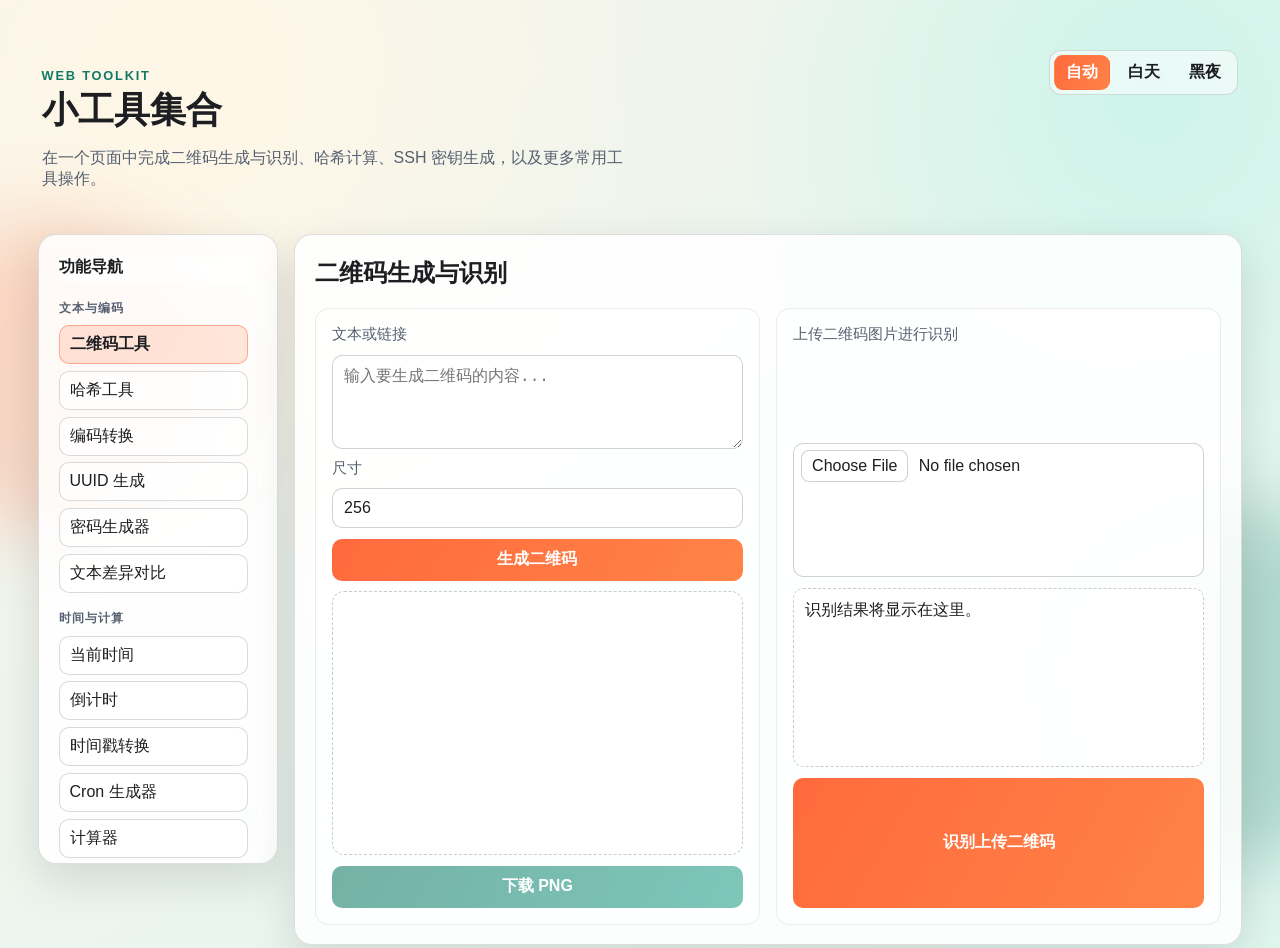
==== commit f31839d4: "update" ====
--- a/index.html
+++ b/index.html
@@ -26,27 +26,38 @@
       <aside class="sidebar card" id="sidebar-nav">
         <h2>功能导航</h2>
         <div class="nav-group">
-          <p class="nav-group-title">编码与转换</p>
+          <p class="nav-group-title">文本与编码</p>
           <a class="nav-link active" href="#qr" data-page="qr">二维码工具</a>
           <a class="nav-link" href="#hash" data-page="hash">哈希工具</a>
+          <a class="nav-link" href="#encode" data-page="encode">编码转换</a>
+          <a class="nav-link" href="#uuid" data-page="uuid">UUID 生成</a>
+          <a class="nav-link" href="#password" data-page="password">密码生成器</a>
+          <a class="nav-link" href="#diff" data-page="diff">文本差异对比</a>
+        </div>
+
+        <div class="nav-group">
+          <p class="nav-group-title">时间与计算</p>
+          <a class="nav-link" href="#time-now" data-page="time-now">当前时间</a>
+          <a class="nav-link" href="#countdown" data-page="countdown">倒计时</a>
           <a class="nav-link" href="#timestamp" data-page="timestamp">时间戳转换</a>
-          <a class="nav-link" href="#encode" data-page="encode">编码转换</a>
+          <a class="nav-link" href="#cron" data-page="cron">Cron 生成器</a>
+          <a class="nav-link" href="#calculator" data-page="calculator">计算器</a>
+          <a class="nav-link" href="#bmi" data-page="bmi">BMI 计算器</a>
+          <a class="nav-link" href="#unit-converter" data-page="unit-converter">单位转换器</a>
+        </div>
+
+        <div class="nav-group">
+          <p class="nav-group-title">图像与颜色</p>
           <a class="nav-link" href="#image-base64" data-page="image-base64">图片 Base64</a>
-          <a class="nav-link" href="#uuid" data-page="uuid">UUID 生成</a>
+          <a class="nav-link" href="#image-process" data-page="image-process">图片处理</a>
+          <a class="nav-link" href="#audio-process" data-page="audio-process">音频转换</a>
           <a class="nav-link" href="#color" data-page="color">颜色转换</a>
         </div>
 
         <div class="nav-group">
-          <p class="nav-group-title">开发与运维</p>
+          <p class="nav-group-title">系统与网络</p>
           <a class="nav-link" href="#ssh" data-page="ssh">SSH 密钥</a>
-          <a class="nav-link" href="#cron" data-page="cron">Cron 生成器</a>
-          <a class="nav-link" href="#diff" data-page="diff">文本差异对比</a>
           <a class="nav-link" href="#route-trace" data-page="route-trace">网络测试</a>
-          <a class="nav-link" href="#calculator" data-page="calculator">计算器</a>
-        </div>
-
-        <div class="nav-group">
-          <p class="nav-group-title">系统与设备</p>
           <a class="nav-link" href="#input-test" data-page="input-test">键盘鼠标测试</a>
           <a class="nav-link" href="#media-test" data-page="media-test">音视频设备测试</a>
         </div>
@@ -260,6 +271,41 @@
             <input id="timestamp-output-milliseconds" type="text" readonly />
             <button id="copy-timestamp-milliseconds-btn" class="secondary">复制</button>
           </div>
+        </div>
+      </div>
+    </section>
+
+    <section class="card reveal tool-page" id="unit-converter-card" data-page="unit-converter">
+      <h2>单位转换器</h2>
+      <div class="grid two-col">
+        <div class="panel">
+          <label for="unit-category">转换类别</label>
+          <select id="unit-category">
+            <option value="length" selected>长度</option>
+            <option value="weight">重量</option>
+            <option value="temperature">温度</option>
+            <option value="area">面积</option>
+            <option value="speed">速度</option>
+          </select>
+
+          <label for="unit-input-value">输入值</label>
+          <input id="unit-input-value" type="number" value="1" step="any" />
+
+          <label for="unit-from">从</label>
+          <select id="unit-from"></select>
+
+          <label for="unit-to">到</label>
+          <select id="unit-to"></select>
+
+          <button id="unit-convert-btn">开始转换</button>
+        </div>
+
+        <div class="panel">
+          <label for="unit-output-value">转换结果</label>
+          <input id="unit-output-value" type="text" readonly />
+          <label for="unit-output-detail">结果详情</label>
+          <textarea id="unit-output-detail" rows="8" readonly></textarea>
+          <button id="copy-unit-output-btn" class="secondary">复制结果</button>
         </div>
       </div>
     </section>
@@ -292,6 +338,34 @@
       </div>
     </section>
 
+    <section class="card reveal tool-page" id="password-card" data-page="password">
+      <h2>密码生成器</h2>
+      <div class="grid two-col">
+        <div class="panel">
+          <label for="password-length">密码长度 (4-128)</label>
+          <input id="password-length" type="number" min="4" max="128" value="16" />
+
+          <div class="password-options">
+            <label><input id="pwd-lowercase" type="checkbox" checked /> 包含小写字母</label>
+            <label><input id="pwd-uppercase" type="checkbox" checked /> 包含大写字母</label>
+            <label><input id="pwd-numbers" type="checkbox" checked /> 包含数字</label>
+            <label><input id="pwd-symbols" type="checkbox" checked /> 包含特殊字符</label>
+            <label><input id="pwd-exclude-ambiguous" type="checkbox" /> 排除易混淆字符（0/O,1/l/I）</label>
+          </div>
+
+          <button id="generate-password-btn">生成密码</button>
+        </div>
+
+        <div class="panel">
+          <label for="password-output">生成结果</label>
+          <textarea id="password-output" rows="8" readonly></textarea>
+          <label for="password-strength">强度评估</label>
+          <input id="password-strength" type="text" readonly />
+          <button id="copy-password-btn" class="secondary">复制密码</button>
+        </div>
+      </div>
+    </section>
+
     <section class="card reveal tool-page" id="image-base64-card" data-page="image-base64">
       <h2>图片 与 Base64 互转</h2>
       <div class="grid two-col">
@@ -311,6 +385,327 @@
             <button id="download-base64-image-btn" class="secondary">下载图片</button>
           </div>
           <img id="base64-image-preview" class="base64-image-preview" alt="Base64 预览图" />
+        </div>
+      </div>
+    </section>
+
+    <section class="card reveal tool-page" id="image-process-card" data-page="image-process">
+      <h2>图片处理工具</h2>
+      <div class="grid two-col">
+        <div class="panel">
+          <label for="image-process-input">上传图片</label>
+          <input id="image-process-input" type="file" accept="image/*" />
+
+          <label>拖动裁剪框</label>
+          <div id="image-process-crop-stage" class="image-process-crop-stage is-empty">
+            <canvas id="image-process-crop-canvas"></canvas>
+            <p class="hint image-process-crop-placeholder">未选择图片</p>
+          </div>
+
+          <label for="image-process-format">输出格式</label>
+          <select id="image-process-format">
+            <option value="original" selected>保持原格式</option>
+            <option value="image/jpeg">JPEG</option>
+            <option value="image/png">PNG</option>
+            <option value="image/webp">WebP</option>
+            <option value="image/x-icon">ICO</option>
+          </select>
+          <p id="image-process-original-lossy-status" class="hint" aria-live="polite"></p>
+
+          <div id="image-process-quality-wrap">
+            <div class="image-process-quality-row">
+              <label for="image-process-quality">有损质量 (1-100，仅 JPEG/WebP)</label>
+              <span id="image-process-quality-value" class="image-process-quality-value">88%</span>
+            </div>
+            <input id="image-process-quality" type="range" min="1" max="100" value="88" />
+            <div class="image-process-quality-marks">
+              <span class="mark-edge-left" style="--mark-pos: 1;" data-image-process-quality="1"><b>1</b><i>低</i></span>
+              <span style="--mark-pos: 50;" data-image-process-quality="50"><b>50</b><i>均衡</i></span>
+              <span style="--mark-pos: 88;" data-image-process-quality="88"><b>88</b><i>默认</i></span>
+              <span class="mark-edge-right" style="--mark-pos: 100;" data-image-process-quality="100"><b>100</b><i>高</i></span>
+            </div>
+          </div>
+
+          <label>旋转与翻转</label>
+          <div class="cron-grid image-process-two-col-grid">
+            <div>
+              <label for="image-process-rotate">旋转</label>
+              <select id="image-process-rotate">
+                <option value="0" selected>0°</option>
+                <option value="90">90°</option>
+                <option value="180">180°</option>
+                <option value="270">270°</option>
+              </select>
+            </div>
+            <div>
+              <label class="diff-toggle" for="image-process-flip-h">
+                <input id="image-process-flip-h" type="checkbox" />
+                <span class="diff-toggle-slider" aria-hidden="true"></span>
+                <span>水平翻转</span>
+              </label>
+              <label class="diff-toggle" for="image-process-flip-v">
+                <input id="image-process-flip-v" type="checkbox" />
+                <span class="diff-toggle-slider" aria-hidden="true"></span>
+                <span>垂直翻转</span>
+              </label>
+            </div>
+          </div>
+
+          <label>透明背景策略（输出无透明通道时）</label>
+          <div class="cron-grid image-process-two-col-grid">
+            <div>
+              <label for="image-process-alpha-bg-mode">背景填充</label>
+              <select id="image-process-alpha-bg-mode">
+                <option value="white" selected>白色</option>
+                <option value="black">黑色</option>
+                <option value="custom">自定义颜色</option>
+              </select>
+            </div>
+            <div>
+              <label for="image-process-alpha-bg-color">自定义背景色</label>
+              <input id="image-process-alpha-bg-color" type="color" value="#ffffff" />
+            </div>
+          </div>
+
+          <label>元数据处理</label>
+          <div class="cron-grid image-process-two-col-grid">
+            <div>
+              <label for="image-process-metadata-policy">元数据策略</label>
+              <select id="image-process-metadata-policy">
+                <option value="strip" selected>移除元数据（推荐）</option>
+                <option value="keep-when-possible">尽量保留（仅无像素变换时）</option>
+              </select>
+            </div>
+            <div>
+              <label class="diff-toggle" for="image-process-auto-orient">
+                <input id="image-process-auto-orient" type="checkbox" checked />
+                <span class="diff-toggle-slider" aria-hidden="true"></span>
+                <span>自动按 EXIF 方向纠正</span>
+              </label>
+            </div>
+          </div>
+
+          <label>裁剪区域</label>
+          <label class="diff-toggle" for="image-process-crop-lock-ratio">
+            <input id="image-process-crop-lock-ratio" type="checkbox" />
+            <span class="diff-toggle-slider" aria-hidden="true"></span>
+            <span>锁定宽高比</span>
+          </label>
+
+          <div class="image-process-ratio-row">
+            <label for="image-process-crop-ratio">比例</label>
+            <select id="image-process-crop-ratio">
+              <option value="current" selected>当前比例</option>
+              <option value="1:1">1:1</option>
+              <option value="4:3">4:3</option>
+              <option value="16:9">16:9</option>
+              <option value="3:4">3:4</option>
+              <option value="9:16">9:16</option>
+            </select>
+          </div>
+
+          <div class="cron-grid image-process-two-col-grid">
+            <div>
+              <label for="image-process-crop-x">X</label>
+              <input id="image-process-crop-x" type="number" min="0" step="1" value="0" />
+            </div>
+            <div>
+              <label for="image-process-crop-y">Y</label>
+              <input id="image-process-crop-y" type="number" min="0" step="1" value="0" />
+            </div>
+            <div>
+              <label for="image-process-crop-width">宽度</label>
+              <input id="image-process-crop-width" type="number" min="1" step="1" value="1" />
+            </div>
+            <div>
+              <label for="image-process-crop-height">高度</label>
+              <input id="image-process-crop-height" type="number" min="1" step="1" value="1" />
+            </div>
+          </div>
+
+          <label for="image-process-scale-mode">缩放模式</label>
+          <select id="image-process-scale-mode">
+            <option value="none" selected>不缩放</option>
+            <option value="percent">按比例缩放</option>
+            <option value="fit">指定宽高缩放</option>
+          </select>
+
+          <div id="image-process-ico-sizes-wrap" class="is-hidden">
+            <label>ICO 尺寸（多选合并）</label>
+            <div class="image-process-chip-row">
+              <label><input type="checkbox" class="image-process-ico-size" value="16" checked />16</label>
+              <label><input type="checkbox" class="image-process-ico-size" value="32" checked />32</label>
+              <label><input type="checkbox" class="image-process-ico-size" value="48" checked />48</label>
+              <label><input type="checkbox" class="image-process-ico-size" value="64" checked />64</label>
+              <label><input type="checkbox" class="image-process-ico-size" value="128" checked />128</label>
+              <label><input type="checkbox" class="image-process-ico-size" value="256" checked />256</label>
+            </div>
+            <div class="button-row image-process-ico-preset-row">
+              <button type="button" class="secondary" data-image-process-ico-preset="small">小图标</button>
+              <button type="button" class="secondary" data-image-process-ico-preset="large">大图标</button>
+              <button type="button" class="secondary" data-image-process-ico-preset="none">全不选</button>
+              <button type="button" class="secondary" data-image-process-ico-preset="all">全选</button>
+            </div>
+          </div>
+
+          <div id="image-process-scale-percent-wrap">
+            <div class="image-process-scale-percent-row">
+              <label for="image-process-scale-percent">缩放百分比 (%)</label>
+              <div class="image-process-scale-percent-controls">
+                <label class="image-process-inline-check" for="image-process-scale-percent-custom">
+                  <input id="image-process-scale-percent-custom" type="checkbox" />
+                  <span>自定义</span>
+                </label>
+                <span id="image-process-scale-percent-value" class="image-process-scale-percent-value">100%</span>
+              </div>
+            </div>
+            <div id="image-process-scale-percent-slider-wrap">
+              <input id="image-process-scale-percent" type="range" min="0" max="1000" step="1" value="589" />
+              <div class="image-process-scale-percent-marks">
+                <span class="mark-edge-left" style="--mark-pos: 0;" data-image-process-scale-percent="10"><b>10</b></span>
+                <span style="--mark-pos: 17.7;" data-image-process-scale-percent="20"><b>20</b></span>
+                <span style="--mark-pos: 41.1;" data-image-process-scale-percent="50"><b>50</b></span>
+                <span style="--mark-pos: 58.9;" data-image-process-scale-percent="100"><b>100</b></span>
+                <span style="--mark-pos: 69.3;" data-image-process-scale-percent="150"><b>150</b></span>
+                <span style="--mark-pos: 76.6;" data-image-process-scale-percent="200"><b>200</b></span>
+                <span class="mark-edge-right" style="--mark-pos: 100;" data-image-process-scale-percent="500"><b>500</b></span>
+              </div>
+            </div>
+            <div id="image-process-scale-percent-custom-wrap" class="is-hidden">
+              <label for="image-process-scale-percent-custom-input">自定义百分比 (%)</label>
+              <input id="image-process-scale-percent-custom-input" type="number" min="10" max="500" step="1" value="100" />
+            </div>
+          </div>
+
+          <div id="image-process-scale-fit-wrap" class="cron-grid image-process-two-col-grid is-hidden">
+            <div>
+              <label for="image-process-scale-width">目标宽度 px</label>
+              <input id="image-process-scale-width" type="number" min="1" step="1" placeholder="可留空" />
+            </div>
+            <div>
+              <label for="image-process-scale-height">目标高度 px</label>
+              <input id="image-process-scale-height" type="number" min="1" step="1" placeholder="可留空" />
+            </div>
+          </div>
+
+          <label class="diff-toggle" for="image-process-enable-constraints">
+            <input id="image-process-enable-constraints" type="checkbox" />
+            <span class="diff-toggle-slider" aria-hidden="true"></span>
+            <span>启用输出尺寸约束（仅缩小，不放大）</span>
+          </label>
+          <div id="image-process-constraints-wrap" class="cron-grid image-process-two-col-grid is-hidden">
+            <div>
+              <label for="image-process-max-width">最大宽度 px</label>
+              <input id="image-process-max-width" type="number" min="1" step="1" placeholder="可留空" />
+            </div>
+            <div>
+              <label for="image-process-max-height">最大高度 px</label>
+              <input id="image-process-max-height" type="number" min="1" step="1" placeholder="可留空" />
+            </div>
+            <div>
+              <label for="image-process-max-long-edge">最大长边 px</label>
+              <input id="image-process-max-long-edge" type="number" min="1" step="1" placeholder="可留空" />
+            </div>
+          </div>
+
+          <div class="button-row">
+            <button id="image-process-reset-crop-btn" class="secondary" type="button">重置裁剪为整图</button>
+            <button id="image-process-run-btn" type="button">处理图片</button>
+          </div>
+        </div>
+
+        <div class="panel">
+          <label>预览</label>
+          <div class="image-process-preview-grid">
+            <div class="image-process-preview-col">
+              <p class="hint">原图</p>
+              <img id="image-process-source-preview" class="base64-image-preview is-empty" alt="原图预览" />
+            </div>
+            <div class="image-process-preview-col">
+              <p class="hint">处理后</p>
+              <img id="image-process-result-preview" class="base64-image-preview is-empty" alt="处理后预览" />
+            </div>
+          </div>
+          <label for="image-process-info">处理信息</label>
+          <textarea id="image-process-info" rows="8" readonly></textarea>
+          <button id="image-process-download-btn" class="secondary" type="button" disabled>下载处理结果</button>
+        </div>
+      </div>
+    </section>
+
+    <section class="card reveal tool-page" id="audio-process-card" data-page="audio-process">
+      <h2>音频转换工具</h2>
+      <div class="grid two-col">
+        <div class="panel">
+          <label for="audio-process-input">上传音频</label>
+          <input id="audio-process-input" type="file" accept="audio/*" />
+
+          <label for="audio-process-format">输出格式</label>
+          <select id="audio-process-format">
+            <option value="original" selected>保持原格式（不支持时自动转 WAV）</option>
+            <option value="wav">WAV（无损）</option>
+            <option value="mp3">MP3（有损）</option>
+            <option value="flac">FLAC（无损）</option>
+            <option value="aac">AAC（有损）</option>
+            <option value="m4a">M4A（有损）</option>
+            <option value="webm">WebM（有损）</option>
+            <option value="ogg">Ogg（有损）</option>
+          </select>
+          <p id="audio-process-original-lossy-status" class="hint" aria-live="polite"></p>
+
+          <div id="audio-process-quality-wrap">
+            <div class="image-process-quality-row">
+              <label for="audio-process-quality">有损质量 (1-100，仅有损格式)</label>
+              <span id="audio-process-quality-value" class="image-process-quality-value">88%</span>
+            </div>
+            <input id="audio-process-quality" type="range" min="1" max="100" value="88" />
+          </div>
+
+          <label for="audio-process-sample-rate">采样率</label>
+          <select id="audio-process-sample-rate">
+            <option value="keep" selected>保持原采样率</option>
+            <option value="16000">16 kHz</option>
+            <option value="22050">22.05 kHz</option>
+            <option value="32000">32 kHz</option>
+            <option value="44100">44.1 kHz</option>
+            <option value="48000">48 kHz</option>
+          </select>
+
+          <label for="audio-process-channel-mode">声道模式</label>
+          <select id="audio-process-channel-mode">
+            <option value="keep" selected>保持原声道</option>
+            <option value="mono">单声道</option>
+            <option value="stereo">双声道</option>
+          </select>
+
+          <div class="image-process-scale-percent-row">
+            <label for="audio-process-gain">音量增益</label>
+            <span id="audio-process-gain-value" class="image-process-scale-percent-value">100%</span>
+          </div>
+          <input id="audio-process-gain" type="range" min="50" max="200" step="1" value="100" />
+
+          <div class="button-row">
+            <button id="audio-process-run-btn" type="button">转换音频</button>
+            <button id="audio-process-reset-btn" type="button" class="secondary">清空结果</button>
+          </div>
+        </div>
+
+        <div class="panel">
+          <label>预览</label>
+          <div class="image-process-preview-grid">
+            <div class="image-process-preview-col">
+              <p class="hint">原音频</p>
+              <audio id="audio-process-source-preview" controls></audio>
+            </div>
+            <div class="image-process-preview-col">
+              <p class="hint">转换后</p>
+              <audio id="audio-process-result-preview" controls></audio>
+            </div>
+          </div>
+
+          <label for="audio-process-info">处理信息</label>
+          <textarea id="audio-process-info" rows="8" readonly></textarea>
+          <button id="audio-process-download-btn" class="secondary" type="button" disabled>下载处理结果</button>
         </div>
       </div>
     </section>
@@ -422,6 +817,111 @@
           <label for="calc-result">计算结果</label>
           <textarea id="calc-result" class="calc-result" rows="7" readonly></textarea>
           <button id="copy-calc-btn" class="secondary">复制结果</button>
+        </div>
+      </div>
+    </section>
+
+    <section class="card reveal tool-page" id="time-now-card" data-page="time-now">
+      <h2>当前时间</h2>
+      <div class="grid">
+        <div class="panel">
+          <label for="time-now-display">当前时间</label>
+          <div id="time-now-display" class="time-now-display">--:--:--</div>
+          <label for="time-date-display">当前日期</label>
+          <input id="time-date-display" type="text" readonly />
+          <button id="time-fullscreen-btn">全屏显示</button>
+          <p class="hint">全屏时仅显示时间，点击空白区域即可退出全屏。</p>
+        </div>
+      </div>
+      <div id="time-fullscreen-view" class="time-fullscreen-view" aria-label="全屏时间视图">
+        <div id="time-fullscreen-clock" class="time-fullscreen-clock">--:--:--</div>
+      </div>
+    </section>
+
+    <section class="card reveal tool-page" id="countdown-card" data-page="countdown">
+      <h2>倒计时</h2>
+      <div class="grid">
+        <div class="panel">
+          <label for="countdown-mode">倒计时模式</label>
+          <select id="countdown-mode">
+            <option value="target" selected>目标日期时间</option>
+            <option value="duration">倒计时时长</option>
+          </select>
+
+          <div id="countdown-target-wrap">
+            <label for="countdown-target">倒计时目标时间</label>
+            <input id="countdown-target" type="datetime-local" />
+          </div>
+
+          <div id="countdown-duration-wrap" class="cron-grid is-hidden">
+            <div>
+              <label for="countdown-days">天</label>
+              <input id="countdown-days" type="number" min="0" step="1" value="0" />
+            </div>
+            <div>
+              <label for="countdown-hours">小时</label>
+              <input id="countdown-hours" type="number" min="0" step="1" value="0" />
+            </div>
+            <div>
+              <label for="countdown-minutes">分钟</label>
+              <input id="countdown-minutes" type="number" min="0" step="1" value="5" />
+            </div>
+            <div>
+              <label for="countdown-seconds">秒</label>
+              <input id="countdown-seconds" type="number" min="0" step="1" value="0" />
+            </div>
+          </div>
+
+          <div class="button-row countdown-preset-row">
+            <button type="button" class="secondary" data-countdown-preset-seconds="300">5 分钟</button>
+            <button type="button" class="secondary" data-countdown-preset-seconds="600">10 分钟</button>
+            <button type="button" class="secondary" data-countdown-preset-seconds="1500">25 分钟</button>
+            <button type="button" class="secondary" data-countdown-preset-seconds="3600">1 小时</button>
+          </div>
+
+          <label class="diff-toggle" for="countdown-sound-enabled">
+            <input id="countdown-sound-enabled" type="checkbox" />
+            <span class="diff-toggle-slider" aria-hidden="true"></span>
+            <span>结束播放提示音</span>
+          </label>
+
+          <div class="button-row">
+            <button id="countdown-start-btn">开始倒计时</button>
+            <button id="countdown-stop-btn" class="secondary">停止</button>
+            <button id="countdown-fullscreen-btn" type="button">全屏显示</button>
+          </div>
+
+          <label for="countdown-display">倒计时</label>
+          <div id="countdown-display" class="countdown-display">00:00:00</div>
+          <div id="countdown-status" class="result-box">倒计时状态将显示在这里。</div>
+          <p class="hint">全屏时仅显示倒计时，点击空白区域即可退出全屏。</p>
+        </div>
+      </div>
+      <div id="countdown-fullscreen-view" class="time-fullscreen-view countdown-fullscreen-view" aria-label="全屏倒计时视图">
+        <div id="countdown-fullscreen-clock" class="time-fullscreen-clock countdown-fullscreen-clock">00:00:00</div>
+      </div>
+    </section>
+
+    <section class="card reveal tool-page" id="bmi-card" data-page="bmi">
+      <h2>BMI 计算器</h2>
+      <div class="grid two-col">
+        <div class="panel">
+          <label for="bmi-height">身高 (cm)</label>
+          <input id="bmi-height" type="number" min="50" max="260" step="0.1" value="170" />
+
+          <label for="bmi-weight">体重 (kg)</label>
+          <input id="bmi-weight" type="number" min="10" max="400" step="0.1" value="65" />
+
+          <button id="bmi-calc-btn">计算 BMI</button>
+        </div>
+
+        <div class="panel">
+          <label for="bmi-value">BMI 值</label>
+          <input id="bmi-value" type="text" readonly />
+          <label for="bmi-category">分类</label>
+          <input id="bmi-category" type="text" readonly />
+          <label for="bmi-advice">建议</label>
+          <textarea id="bmi-advice" rows="6" readonly></textarea>
         </div>
       </div>
     </section>
@@ -465,7 +965,7 @@
       <div class="grid two-col">
         <div class="panel">
           <label for="route-target-input">目标地址（域名或 URL）</label>
-          <input id="route-target-input" type="text" value="bing.com" />
+          <input id="route-target-input" type="text" value="www.bing.com" />
 
           <label for="ping-count-input">Ping 次数 (1-10)</label>
           <input id="ping-count-input" type="number" min="1" max="10" value="4" />
@@ -492,19 +992,11 @@
           <input id="port-list-input" type="text" value="80,443,8080" />
           <button id="run-port-check-btn" class="secondary">端口连通性检测</button>
 
-          <label for="http-method-input">HTTP 健康检查方法</label>
-          <select id="http-method-input">
-            <option value="HEAD" selected>HEAD</option>
-            <option value="GET">GET</option>
-          </select>
-          <button id="run-http-health-btn" class="secondary">HTTP 健康检查</button>
-
           <div class="button-row">
-            <button id="run-cert-check-btn" class="secondary">证书到期检查</button>
             <button id="run-public-ip-btn" class="secondary">公网 IP 与网络信息</button>
           </div>
 
-          <p class="hint">说明：浏览器可做 HTTP/DNS/连通性检测；Tracert 跳点和完整证书链信息受浏览器安全策略限制。</p>
+          <p class="hint">说明：浏览器可做 DNS/端口连通性检测；Tracert 跳点信息受浏览器安全策略限制。</p>
         </div>
 
         <div class="panel">
@@ -593,10 +1085,16 @@
   <script src="modules/hash-tool.js"></script>
   <script src="modules/ssh-tool.js"></script>
   <script src="modules/cron-tool.js"></script>
+  <script src="modules/unit-converter-tool.js"></script>
+  <script src="modules/password-tool.js"></script>
   <script src="modules/uuid-tool.js"></script>
   <script src="modules/timestamp-tool.js"></script>
+  <script src="modules/time-tools.js"></script>
+  <script src="modules/bmi-tool.js"></script>
   <script src="modules/encoding-tool.js"></script>
   <script src="modules/image-base64-tool.js"></script>
+  <script src="modules/image-process-tool.js"></script>
+  <script src="modules/audio-process-tool.js"></script>
   <script src="modules/color-tool.js"></script>
   <script src="modules/diff-tool.js"></script>
   <script src="modules/route-trace-tool.js"></script>
--- a/styles.css
+++ b/styles.css
@@ -103,9 +103,30 @@
 .sidebar {
   position: sticky;
   top: 1rem;
+  height: min(70dvh, 640px);
+  max-height: calc(100dvh - 2rem);
+  overflow-y: auto;
+  overflow-x: hidden;
+  overscroll-behavior: contain;
+  scrollbar-gutter: stable;
+  scrollbar-width: thin;
+  scrollbar-color: rgba(28, 30, 33, 0.3) transparent;
   padding: 1rem;
   display: grid;
   gap: 0.5rem;
+}
+
+.sidebar::-webkit-scrollbar {
+  width: 10px;
+}
+
+.sidebar::-webkit-scrollbar-thumb {
+  border-radius: 999px;
+  background: rgba(28, 30, 33, 0.25);
+}
+
+.sidebar::-webkit-scrollbar-track {
+  background: transparent;
 }
 
 .nav-group {
@@ -126,6 +147,11 @@
 .sidebar h2 {
   margin: 0 0 0.3rem;
   font-size: 1rem;
+  position: sticky;
+  top: 0;
+  z-index: 1;
+  background: var(--panel);
+  padding-bottom: 0.35rem;
 }
 
 .nav-link {
@@ -281,6 +307,13 @@
   background: var(--surface-soft);
 }
 
+input[type="range"] {
+  padding: 0;
+  border: 0;
+  border-radius: 0;
+  background: transparent;
+}
+
 input[type="file"]::file-selector-button {
   margin-right: 0.65rem;
   border: 1px solid rgba(24, 29, 38, 0.2);
@@ -376,6 +409,15 @@
   gap: 0.6rem;
 }
 
+.countdown-preset-row {
+  flex-wrap: wrap;
+}
+
+.countdown-preset-row button {
+  min-width: 88px;
+  padding: 0.45rem 0.7rem;
+}
+
 .reveal {
   opacity: 0;
   transform: translateY(14px);
@@ -398,10 +440,18 @@
   animation-delay: 420ms;
 }
 
+#unit-converter-card {
+  animation-delay: 460ms;
+}
+
 #timestamp-card {
   animation-delay: 480ms;
 }
 
+#password-card {
+  animation-delay: 500ms;
+}
+
 #encode-card {
   animation-delay: 520ms;
 }
@@ -424,6 +474,18 @@
 
 #calculator-card {
   animation-delay: 720ms;
+}
+
+#time-now-card {
+  animation-delay: 740ms;
+}
+
+#countdown-card {
+  animation-delay: 745ms;
+}
+
+#bmi-card {
+  animation-delay: 750ms;
 }
 
 #input-test-card {
@@ -538,6 +600,249 @@
 
 .base64-image-preview.is-empty {
   background: var(--placeholder-soft);
+}
+
+.image-process-preview-grid {
+  display: grid;
+  grid-template-columns: 1fr;
+  gap: 0.7rem;
+}
+
+.image-process-preview-col {
+  display: grid;
+  gap: 0.35rem;
+}
+
+#audio-process-source-preview,
+#audio-process-result-preview {
+  width: 100%;
+  border-radius: 10px;
+  background: var(--surface-soft);
+}
+
+.image-process-two-col-grid {
+  grid-template-columns: repeat(2, minmax(0, 1fr));
+}
+
+.image-process-ratio-row {
+  display: grid;
+  grid-template-columns: auto minmax(0, 1fr);
+  align-items: center;
+  gap: 0.55rem;
+}
+
+.image-process-ratio-row label {
+  margin: 0;
+}
+
+.image-process-quality-row {
+  display: flex;
+  justify-content: space-between;
+  align-items: center;
+  gap: 0.55rem;
+}
+
+.image-process-quality-value {
+  font-size: 0.85rem;
+  color: var(--ink);
+  background: var(--surface-soft);
+  border: 1px solid var(--line);
+  border-radius: 999px;
+  padding: 0.12rem 0.55rem;
+  min-width: 56px;
+  text-align: center;
+  line-height: 1.1;
+}
+
+.image-process-quality-marks {
+  position: relative;
+  height: 2.1rem;
+  color: var(--muted);
+  font-size: 0.75rem;
+}
+
+.image-process-quality-marks span {
+  position: absolute;
+  left: calc(var(--mark-pos) * 1%);
+  top: 0;
+  transform: translateX(-50%);
+  white-space: nowrap;
+  display: inline-grid;
+  justify-items: center;
+  line-height: 1.05;
+  cursor: pointer;
+}
+
+.image-process-quality-marks span b,
+.image-process-quality-marks span i {
+  font-style: normal;
+}
+
+.image-process-quality-marks span b {
+  color: var(--ink);
+  font-weight: 700;
+}
+
+.image-process-quality-marks .mark-edge-left {
+  transform: translateX(0);
+}
+
+.image-process-quality-marks .mark-edge-right {
+  transform: translateX(-100%);
+}
+
+.image-process-chip-row {
+  display: flex;
+  flex-wrap: wrap;
+  gap: 0.5rem 0.7rem;
+}
+
+.image-process-chip-row label {
+  display: inline-flex;
+  align-items: center;
+  gap: 0.35rem;
+  color: var(--ink);
+}
+
+.image-process-chip-row input[type="checkbox"] {
+  width: auto;
+}
+
+.image-process-ico-preset-row {
+  margin-top: 0.35rem;
+  flex-wrap: wrap;
+}
+
+.image-process-ico-preset-row button {
+  min-width: 90px;
+  padding: 0.4rem 0.65rem;
+}
+
+.image-process-scale-percent-row {
+  display: flex;
+  justify-content: space-between;
+  align-items: center;
+  gap: 0.5rem;
+}
+
+.image-process-scale-percent-controls {
+  display: inline-flex;
+  align-items: center;
+  gap: 0.55rem;
+}
+
+.image-process-inline-check {
+  display: inline-flex;
+  align-items: center;
+  gap: 0.32rem;
+  font-size: 0.82rem;
+  color: var(--ink);
+}
+
+.image-process-inline-check input[type="checkbox"] {
+  width: auto;
+}
+
+#image-process-scale-percent-custom-wrap {
+  margin-top: 0.35rem;
+}
+
+.image-process-scale-percent-value {
+  font-size: 0.82rem;
+  color: var(--ink);
+  background: var(--surface-soft);
+  border: 1px solid var(--line);
+  border-radius: 999px;
+  padding: 0.1rem 0.52rem;
+  min-width: 58px;
+  text-align: center;
+}
+
+.image-process-scale-percent-marks {
+  position: relative;
+  height: 1rem;
+  color: var(--muted);
+  font-size: 0.72rem;
+}
+
+.image-process-scale-percent-marks span {
+  position: absolute;
+  left: calc(var(--mark-pos) * 1%);
+  top: 0;
+  transform: translateX(-50%);
+  white-space: nowrap;
+  cursor: pointer;
+}
+
+.image-process-quality-marks span:hover b,
+.image-process-scale-percent-marks span:hover b {
+  text-decoration: underline;
+}
+
+.image-process-scale-percent-marks .mark-edge-left {
+  transform: translateX(0);
+}
+
+.image-process-scale-percent-marks .mark-edge-right {
+  transform: translateX(-100%);
+}
+
+.image-process-scale-percent-marks span b {
+  color: var(--ink);
+  font-weight: 700;
+  font-style: normal;
+}
+
+.image-process-two-col-grid > div:last-child {
+  grid-column: auto;
+}
+
+.image-process-crop-stage {
+  position: relative;
+  width: 100%;
+  min-height: 260px;
+  border: 1px dashed rgba(40, 45, 58, 0.24);
+  border-radius: 10px;
+  background: var(--surface-soft);
+  overflow: hidden;
+}
+
+.image-process-crop-stage.is-empty {
+  background: var(--placeholder-soft);
+}
+
+.image-process-crop-stage canvas {
+  display: block;
+  width: 100%;
+  height: auto;
+  max-height: 460px;
+  cursor: crosshair;
+}
+
+.image-process-crop-stage.is-empty canvas {
+  display: none;
+}
+
+.image-process-crop-placeholder {
+  margin: 0;
+  position: absolute;
+  inset: 0;
+  display: grid;
+  place-items: center;
+  font-weight: 600;
+  color: var(--muted);
+}
+
+.image-process-crop-stage:not(.is-empty) .image-process-crop-placeholder {
+  display: none;
+}
+
+#image-process-card .panel .button-row {
+  flex-wrap: wrap;
+}
+
+#image-process-card .panel .button-row button {
+  min-width: 150px;
 }
 
 .diff-options-row {
@@ -665,6 +970,103 @@
   min-width: 150px;
 }
 
+.password-options {
+  display: grid;
+  gap: 0.4rem;
+}
+
+.password-options label {
+  display: flex;
+  align-items: center;
+  gap: 0.45rem;
+  color: var(--ink);
+}
+
+.password-options input[type="checkbox"] {
+  width: auto;
+}
+
+.time-now-display,
+#time-date-display {
+  font-weight: 700;
+  letter-spacing: 0.04em;
+  padding: 0.65rem 0.85rem;
+  border: 1px dashed rgba(40, 45, 58, 0.24);
+  border-radius: 12px;
+  background: var(--surface-soft);
+  text-align: center;
+}
+
+.time-now-display {
+  font-size: clamp(2.4rem, 7vw, 4.4rem);
+  width: min(100%, 24ch);
+  margin-right: auto;
+}
+
+#time-date-display {
+  font-size: clamp(2.1rem, 6.2vw, 3.8rem);
+  width: min(100%, 24ch);
+  margin-left: auto;
+  margin-right: auto;
+  -webkit-appearance: none;
+  appearance: none;
+}
+
+#time-now-card .panel {
+  justify-items: stretch;
+  text-align: center;
+}
+
+.countdown-display {
+  font-size: clamp(1.2rem, 3.4vw, 2rem);
+  font-weight: 700;
+  padding: 0.55rem 0.8rem;
+  border: 1px dashed rgba(40, 45, 58, 0.24);
+  border-radius: 12px;
+  background: var(--surface-soft);
+}
+
+.time-fullscreen-view {
+  position: fixed;
+  inset: 0;
+  display: grid;
+  place-items: center;
+  background: #ffffff;
+  color: #111111;
+  z-index: 9999;
+}
+
+.time-fullscreen-view.fs-alt {
+  background: #000000;
+  color: #f4f7fb;
+}
+
+.time-fullscreen-clock {
+  font-size: clamp(3rem, 11vw, 10rem);
+  font-weight: 700;
+  letter-spacing: 0.06em;
+  user-select: none;
+  pointer-events: none;
+}
+
+.countdown-fullscreen-clock {
+  font-size: clamp(2rem, 7.5vw, 6.4rem);
+}
+
+.time-fullscreen-view:not(:fullscreen) {
+  display: none;
+}
+
+:root[data-theme="dark"] .time-fullscreen-view {
+  background: #000000;
+  color: #f4f7fb;
+}
+
+:root[data-theme="dark"] .time-fullscreen-view.fs-alt {
+  background: #ffffff;
+  color: #111111;
+}
+
 .calc-pad {
   display: grid;
   gap: 0.5rem;
@@ -864,9 +1266,14 @@
   .sidebar {
     position: static;
     display: flex;
+    height: auto;
+    max-height: none;
     overflow-x: auto;
+    overflow-y: hidden;
     white-space: nowrap;
     gap: 0.5rem;
+    -webkit-overflow-scrolling: touch;
+    scroll-snap-type: x proximity;
   }
 
   .nav-group {
@@ -885,6 +1292,7 @@
 
   .nav-link {
     flex: 0 0 auto;
+    scroll-snap-align: start;
   }
 
   .two-col {
@@ -903,6 +1311,10 @@
     grid-template-columns: 1fr;
   }
 
+  .image-process-two-col-grid {
+    grid-template-columns: repeat(2, minmax(0, 1fr));
+  }
+
   .media-preview-grid {
     grid-template-columns: 1fr;
   }
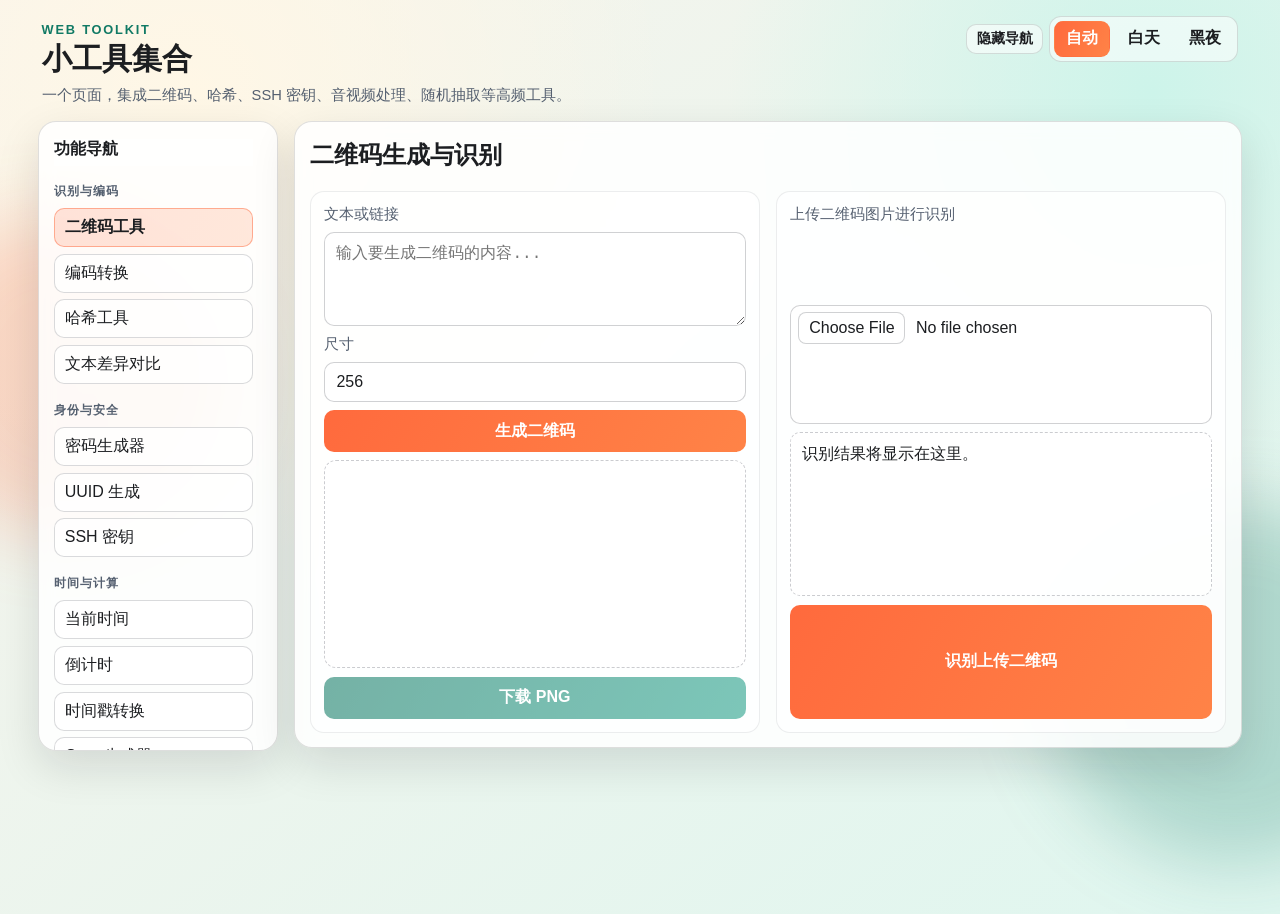
==== commit c2719fe1: "update" ====
--- a/index.html
+++ b/index.html
@@ -12,27 +12,35 @@
 
   <main class="app">
     <header class="hero">
-      <div class="theme-switcher" role="group" aria-label="主题模式切换">
-        <button id="theme-auto-btn" type="button" class="theme-btn" data-theme-mode="auto">自动</button>
-        <button id="theme-light-btn" type="button" class="theme-btn" data-theme-mode="light">白天</button>
-        <button id="theme-dark-btn" type="button" class="theme-btn" data-theme-mode="dark">黑夜</button>
+      <div class="hero-controls">
+        <button id="sidebar-toggle-btn" type="button" class="sidebar-toggle-btn" aria-controls="sidebar-nav" aria-expanded="true">隐藏导航</button>
+        <div class="theme-switcher" role="group" aria-label="主题模式切换">
+          <button id="theme-auto-btn" type="button" class="theme-btn" data-theme-mode="auto">自动</button>
+          <button id="theme-light-btn" type="button" class="theme-btn" data-theme-mode="light">白天</button>
+          <button id="theme-dark-btn" type="button" class="theme-btn" data-theme-mode="dark">黑夜</button>
+        </div>
       </div>
       <p class="eyebrow">Web Toolkit</p>
       <h1>小工具集合</h1>
-      <p class="subtitle">在一个页面中完成二维码生成与识别、哈希计算、SSH 密钥生成，以及更多常用工具操作。</p>
+      <p class="subtitle">一个页面，集成二维码、哈希、SSH 密钥、音视频处理、随机抽取等高频工具。</p>
     </header>
 
     <div class="workspace">
       <aside class="sidebar card" id="sidebar-nav">
         <h2>功能导航</h2>
         <div class="nav-group">
-          <p class="nav-group-title">文本与编码</p>
+          <p class="nav-group-title">识别与编码</p>
           <a class="nav-link active" href="#qr" data-page="qr">二维码工具</a>
+          <a class="nav-link" href="#encode" data-page="encode">编码转换</a>
           <a class="nav-link" href="#hash" data-page="hash">哈希工具</a>
-          <a class="nav-link" href="#encode" data-page="encode">编码转换</a>
+          <a class="nav-link" href="#diff" data-page="diff">文本差异对比</a>
+        </div>
+
+        <div class="nav-group">
+          <p class="nav-group-title">身份与安全</p>
+          <a class="nav-link" href="#password" data-page="password">密码生成器</a>
           <a class="nav-link" href="#uuid" data-page="uuid">UUID 生成</a>
-          <a class="nav-link" href="#password" data-page="password">密码生成器</a>
-          <a class="nav-link" href="#diff" data-page="diff">文本差异对比</a>
+          <a class="nav-link" href="#ssh" data-page="ssh">SSH 密钥</a>
         </div>
 
         <div class="nav-group">
@@ -41,22 +49,22 @@
           <a class="nav-link" href="#countdown" data-page="countdown">倒计时</a>
           <a class="nav-link" href="#timestamp" data-page="timestamp">时间戳转换</a>
           <a class="nav-link" href="#cron" data-page="cron">Cron 生成器</a>
+          <a class="nav-link" href="#random-picker" data-page="random-picker">随机抽取</a>
           <a class="nav-link" href="#calculator" data-page="calculator">计算器</a>
           <a class="nav-link" href="#bmi" data-page="bmi">BMI 计算器</a>
           <a class="nav-link" href="#unit-converter" data-page="unit-converter">单位转换器</a>
         </div>
 
         <div class="nav-group">
-          <p class="nav-group-title">图像与颜色</p>
+          <p class="nav-group-title">媒体与设计</p>
           <a class="nav-link" href="#image-base64" data-page="image-base64">图片 Base64</a>
           <a class="nav-link" href="#image-process" data-page="image-process">图片处理</a>
-          <a class="nav-link" href="#audio-process" data-page="audio-process">音频转换</a>
+          <a class="nav-link" href="#audio-process" data-page="audio-process">音频处理</a>
           <a class="nav-link" href="#color" data-page="color">颜色转换</a>
         </div>
 
         <div class="nav-group">
-          <p class="nav-group-title">系统与网络</p>
-          <a class="nav-link" href="#ssh" data-page="ssh">SSH 密钥</a>
+          <p class="nav-group-title">系统检测</p>
           <a class="nav-link" href="#route-trace" data-page="route-trace">网络测试</a>
           <a class="nav-link" href="#input-test" data-page="input-test">键盘鼠标测试</a>
           <a class="nav-link" href="#media-test" data-page="media-test">音视频设备测试</a>
@@ -634,11 +642,11 @@
     </section>
 
     <section class="card reveal tool-page" id="audio-process-card" data-page="audio-process">
-      <h2>音频转换工具</h2>
-      <div class="grid two-col">
-        <div class="panel">
-          <label for="audio-process-input">上传音频</label>
-          <input id="audio-process-input" type="file" accept="audio/*" />
+      <h2>音频处理工具</h2>
+      <div class="grid two-col">
+        <div class="panel">
+          <label for="audio-process-input">上传音频（支持多选）</label>
+          <input id="audio-process-input" type="file" accept="audio/*" multiple />
 
           <label for="audio-process-format">输出格式</label>
           <select id="audio-process-format">
@@ -678,6 +686,146 @@
             <option value="stereo">双声道</option>
           </select>
 
+          <label>音频裁剪</label>
+          <div class="cron-grid image-process-two-col-grid">
+            <div>
+              <label for="audio-process-trim-start">开始时间 (秒)</label>
+              <input id="audio-process-trim-start" type="number" min="0" step="0.01" value="0" />
+            </div>
+            <div>
+              <label for="audio-process-trim-end">结束时间 (秒，留空=到结尾)</label>
+              <input id="audio-process-trim-end" type="number" min="0" step="0.01" placeholder="可留空" />
+            </div>
+          </div>
+
+          <label class="diff-toggle" for="audio-process-normalize-enable">
+            <input id="audio-process-normalize-enable" type="checkbox" />
+            <span class="diff-toggle-slider" aria-hidden="true"></span>
+            <span>音量标准化</span>
+          </label>
+          <div id="audio-process-normalize-wrap" class="cron-grid image-process-two-col-grid is-hidden">
+            <div>
+              <label for="audio-process-normalize-target-db">目标峰值 (dBFS)</label>
+              <input id="audio-process-normalize-target-db" type="number" min="-24" max="-0.1" step="0.1" value="-1" />
+            </div>
+          </div>
+
+          <label class="diff-toggle" for="audio-process-silence-enable">
+            <input id="audio-process-silence-enable" type="checkbox" />
+            <span class="diff-toggle-slider" aria-hidden="true"></span>
+            <span>静音检测与删除</span>
+          </label>
+          <div id="audio-process-silence-wrap" class="cron-grid image-process-two-col-grid is-hidden">
+            <div>
+              <label for="audio-process-silence-threshold-db">静音阈值 (dB)</label>
+              <input id="audio-process-silence-threshold-db" type="number" min="-80" max="-10" step="1" value="-45" />
+            </div>
+            <div>
+              <label for="audio-process-silence-min-ms">最小静音时长 (ms)</label>
+              <input id="audio-process-silence-min-ms" type="number" min="50" max="5000" step="10" value="300" />
+            </div>
+          </div>
+
+          <label>处理链</label>
+          <div class="cron-grid image-process-two-col-grid">
+            <div>
+              <label for="audio-process-fade-in-ms">淡入 (ms)</label>
+              <input id="audio-process-fade-in-ms" type="number" min="0" max="10000" step="10" value="0" />
+            </div>
+            <div>
+              <label for="audio-process-fade-out-ms">淡出 (ms)</label>
+              <input id="audio-process-fade-out-ms" type="number" min="0" max="10000" step="10" value="0" />
+            </div>
+            <div class="audio-process-filter-type-row">
+              <label for="audio-process-filter-type">滤波类型</label>
+              <select id="audio-process-filter-type">
+                <option value="off" selected>关闭</option>
+                <option value="lowpass">低通</option>
+                <option value="highpass">高通</option>
+                <option value="bandpass">带通</option>
+                <option value="notch">带阻</option>
+                <option value="custom">自定义（文本模式）</option>
+              </select>
+            </div>
+            <div id="audio-process-band-wrap" class="audio-process-filter-band-row">
+              <div class="image-process-scale-percent-row">
+                <label for="audio-process-band-min-slider">滤波频段 (20-20000Hz, 对数)</label>
+                <span id="audio-process-band-value" class="image-process-scale-percent-value">20 Hz - 20k Hz</span>
+              </div>
+              <div id="audio-process-band-visual-wrap" class="audio-process-filter-visual-wrap">
+                <div id="audio-process-band-slider-wrap" class="audio-process-band-slider-wrap">
+                  <div class="audio-process-band-track"></div>
+                  <div id="audio-process-band-range-left" class="audio-process-band-range is-hidden"></div>
+                  <div id="audio-process-band-range" class="audio-process-band-range"></div>
+                  <div id="audio-process-band-range-right" class="audio-process-band-range is-hidden"></div>
+                  <input id="audio-process-band-min-slider" type="range" min="0" max="1000" step="1" value="333" />
+                  <input id="audio-process-band-max-slider" type="range" min="0" max="1000" step="1" value="900" />
+                </div>
+                <div id="audio-process-band-marks" class="audio-process-log-marks">
+                  <span class="mark-edge-left" style="--mark-pos:0" data-hz="20"><b>20</b></span>
+                  <span style="--mark-pos:23.3" data-hz="100"><b>100</b></span>
+                  <span style="--mark-pos:33.3" data-hz="200"><b>200</b></span>
+                  <span style="--mark-pos:56.6" data-hz="1000"><b>1k</b></span>
+                  <span style="--mark-pos:66.7" data-hz="2000"><b>2k</b></span>
+                  <span style="--mark-pos:89.9" data-hz="10000"><b>10k</b></span>
+                  <span class="mark-edge-right" style="--mark-pos:100" data-hz="20000"><b>20k</b></span>
+                </div>
+              </div>
+              <div id="audio-process-band-text-wrap" class="is-hidden audio-process-band-text-inline">
+                <label for="audio-process-filter-freq-a-hz">A (Hz, 0=关闭)</label>
+                <input id="audio-process-filter-freq-a-hz" type="number" min="0" max="20000" step="1" value="200" />
+                <label for="audio-process-filter-freq-b-hz">B (Hz, 0=关闭)</label>
+                <input id="audio-process-filter-freq-b-hz" type="number" min="0" max="20000" step="1" value="10000" />
+              </div>
+            </div>
+          </div>
+
+          <label>变速 / 变调</label>
+          <div class="cron-grid image-process-two-col-grid">
+            <div class="audio-process-time-pitch-type-row">
+              <label for="audio-process-time-pitch-mode">模式</label>
+              <select id="audio-process-time-pitch-mode">
+                <option value="off" selected>关闭</option>
+                <option value="speed-preserve-pitch">变速不变调</option>
+                <option value="pitch-preserve-speed">变调不变速</option>
+                <option value="custom">自定义（同时设置变速+变调）</option>
+              </select>
+            </div>
+            <div id="audio-process-time-pitch-controls-wrap" class="audio-process-time-pitch-controls-row">
+              <div class="cron-grid image-process-two-col-grid">
+                <div id="audio-process-speed-wrap">
+                  <label for="audio-process-speed-percent">速度 (%)</label>
+                  <input id="audio-process-speed-percent" type="number" min="50" max="200" step="1" value="100" />
+                </div>
+                <div id="audio-process-pitch-wrap" class="is-hidden">
+                  <label for="audio-process-pitch-semitone">音高 (半音)</label>
+                  <input id="audio-process-pitch-semitone" type="number" min="-12" max="12" step="1" value="0" />
+                </div>
+              </div>
+            </div>
+          </div>
+          <p class="hint" id="audio-process-time-pitch-note">正式功能：导出时生效。</p>
+
+          <label>元数据编辑（WAV 支持写入 INFO）</label>
+          <div class="cron-grid image-process-two-col-grid">
+            <div>
+              <label for="audio-process-meta-title">标题</label>
+              <input id="audio-process-meta-title" type="text" placeholder="可留空" />
+            </div>
+            <div>
+              <label for="audio-process-meta-artist">作者</label>
+              <input id="audio-process-meta-artist" type="text" placeholder="可留空" />
+            </div>
+            <div>
+              <label for="audio-process-meta-album">专辑</label>
+              <input id="audio-process-meta-album" type="text" placeholder="可留空" />
+            </div>
+            <div>
+              <label for="audio-process-meta-comment">备注</label>
+              <input id="audio-process-meta-comment" type="text" placeholder="可留空" />
+            </div>
+          </div>
+
           <div class="image-process-scale-percent-row">
             <label for="audio-process-gain">音量增益</label>
             <span id="audio-process-gain-value" class="image-process-scale-percent-value">100%</span>
@@ -685,9 +833,12 @@
           <input id="audio-process-gain" type="range" min="50" max="200" step="1" value="100" />
 
           <div class="button-row">
-            <button id="audio-process-run-btn" type="button">转换音频</button>
+            <button id="audio-process-run-btn" type="button">转换当前文件</button>
+            <button id="audio-process-run-batch-btn" type="button" class="secondary">批量转换全部</button>
+            <button id="audio-process-stop-batch-btn" type="button" class="secondary" disabled>停止批量</button>
             <button id="audio-process-reset-btn" type="button" class="secondary">清空结果</button>
           </div>
+          <p id="audio-process-ffmpeg-status" class="hint" aria-live="polite">ffmpeg.wasm: 未加载（按需）</p>
         </div>
 
         <div class="panel">
@@ -695,17 +846,28 @@
           <div class="image-process-preview-grid">
             <div class="image-process-preview-col">
               <p class="hint">原音频</p>
+              <canvas id="audio-process-source-waveform" height="84"></canvas>
               <audio id="audio-process-source-preview" controls></audio>
             </div>
             <div class="image-process-preview-col">
               <p class="hint">转换后</p>
+              <canvas id="audio-process-result-waveform" height="84"></canvas>
               <audio id="audio-process-result-preview" controls></audio>
             </div>
+          </div>
+
+          <div class="button-row audio-process-ab-row">
+            <button id="audio-process-ab-source-btn" type="button" class="secondary">原音试听</button>
+            <button id="audio-process-ab-result-btn" type="button" class="secondary">转换后试听</button>
+            <button id="audio-process-ab-pause-btn" type="button" class="secondary">暂停</button>
           </div>
 
           <label for="audio-process-info">处理信息</label>
           <textarea id="audio-process-info" rows="8" readonly></textarea>
-          <button id="audio-process-download-btn" class="secondary" type="button" disabled>下载处理结果</button>
+          <div class="button-row">
+            <button id="audio-process-download-btn" class="secondary" type="button" disabled>下载当前结果</button>
+            <button id="audio-process-download-all-btn" class="secondary" type="button" disabled>下载全部结果</button>
+          </div>
         </div>
       </div>
     </section>
@@ -770,6 +932,104 @@
             </div>
             <button id="copy-color-cmyk-btn" class="secondary color-copy-btn">复制</button>
           </div>
+        </div>
+      </div>
+    </section>
+
+    <section class="card reveal tool-page" id="random-picker-card" data-page="random-picker">
+      <h2>随机抽取</h2>
+      <div class="grid two-col">
+        <div class="panel">
+          <label for="random-picker-mode">抽取模式</label>
+          <select id="random-picker-mode">
+            <option value="number" selected>数字范围</option>
+            <option value="list">名单（支持权重）</option>
+          </select>
+
+          <div id="random-picker-number-wrap" class="cron-grid image-process-two-col-grid">
+            <div>
+              <label for="random-picker-number-kind">数值类型</label>
+              <select id="random-picker-number-kind">
+                <option value="integer" selected>整数</option>
+                <option value="decimal">小数</option>
+              </select>
+            </div>
+            <div id="random-picker-number-decimals-wrap" class="is-hidden">
+              <label for="random-picker-number-decimals">小数位数</label>
+              <input id="random-picker-number-decimals" type="number" min="1" max="8" step="1" value="4" />
+            </div>
+            <div>
+              <label for="random-picker-number-min">最小值</label>
+              <input id="random-picker-number-min" type="number" step="1" value="1" />
+            </div>
+            <div>
+              <label for="random-picker-number-max">最大值</label>
+              <input id="random-picker-number-max" type="number" step="1" value="100" />
+            </div>
+            <div>
+              <label for="random-picker-number-count">抽取数量</label>
+              <input id="random-picker-number-count" type="number" min="1" step="1" value="1" />
+            </div>
+            <div>
+              <label class="image-process-inline-check" for="random-picker-number-unique">
+                <input id="random-picker-number-unique" type="checkbox" checked />
+                <span>不重复抽取</span>
+              </label>
+            </div>
+            <div>
+              <label class="image-process-inline-check" for="random-picker-number-include-min">
+                <input id="random-picker-number-include-min" type="checkbox" checked />
+                <span>包含最小值（左闭）</span>
+              </label>
+            </div>
+            <div>
+              <label class="image-process-inline-check" for="random-picker-number-include-max">
+                <input id="random-picker-number-include-max" type="checkbox" checked />
+                <span>包含最大值（右闭）</span>
+              </label>
+            </div>
+            <div class="button-row random-picker-preset-row">
+              <button type="button" class="secondary" data-random-number-preset="int-1-100">整数 1-100</button>
+              <button type="button" class="secondary" data-random-number-preset="dec-0-1-open">小数 0-1</button>
+            </div>
+          </div>
+
+          <div id="random-picker-list-wrap" class="is-hidden">
+            <label for="random-picker-file">上传名单文件（TXT / CSV）</label>
+            <input id="random-picker-file" type="file" accept=".txt,.csv,.tsv,text/plain,text/csv" />
+
+            <label for="random-picker-text">名单内容（每行一条，可带权重）</label>
+            <textarea id="random-picker-text" rows="8" placeholder="示例:\n张三 10\n李四 50\n王五 10000\n\n也支持 CSV: 张三,10"></textarea>
+
+            <div class="cron-grid image-process-two-col-grid">
+              <div>
+                <label for="random-picker-list-count">抽取数量</label>
+                <input id="random-picker-list-count" type="number" min="1" step="1" value="1" />
+              </div>
+              <div>
+                <label class="image-process-inline-check" for="random-picker-list-unique">
+                  <input id="random-picker-list-unique" type="checkbox" checked />
+                  <span>不重复抽取</span>
+                </label>
+              </div>
+            </div>
+
+            <p class="hint" id="random-picker-list-summary">名单统计: 0 条</p>
+          </div>
+
+          <div class="button-row">
+            <button id="random-picker-draw-btn" type="button">开始抽取</button>
+            <button id="random-picker-clear-btn" type="button" class="secondary">清空结果</button>
+            <button id="random-picker-copy-btn" type="button" class="secondary">复制结果</button>
+            <button id="random-picker-export-csv-btn" type="button" class="secondary">保存记录</button>
+          </div>
+        </div>
+
+        <div class="panel">
+          <label for="random-picker-info">抽取信息</label>
+          <textarea id="random-picker-info" rows="7" readonly></textarea>
+          <label for="random-picker-result-list">抽取结果</label>
+          <ol id="random-picker-result-list" class="random-picker-result-list" aria-live="polite"></ol>
         </div>
       </div>
     </section>
@@ -1099,6 +1359,7 @@
   <script src="modules/diff-tool.js"></script>
   <script src="modules/route-trace-tool.js"></script>
   <script src="modules/calculator-tool.js"></script>
+  <script src="modules/random-picker-tool.js"></script>
   <script src="modules/device-test-tool.js"></script>
   <script src="modules/page-nav-tool.js"></script>
   <script src="app.js"></script>
--- a/styles.css
+++ b/styles.css
@@ -88,9 +88,9 @@
   position: relative;
   z-index: 1;
   width: min(1280px, 94vw);
-  margin: 3rem auto;
-  display: grid;
-  gap: 1.5rem;
+  margin: 0.9rem auto 0.08rem;
+  display: grid;
+  gap: 0.85rem;
 }
 
 .workspace {
@@ -98,6 +98,14 @@
   grid-template-columns: 240px minmax(0, 1fr);
   gap: 1rem;
   align-items: start;
+}
+
+.workspace.sidebar-collapsed {
+  grid-template-columns: minmax(0, 1fr);
+}
+
+.workspace.sidebar-collapsed .sidebar {
+  display: none;
 }
 
 .sidebar {
@@ -190,14 +198,36 @@
 
 .hero {
   position: relative;
-  padding: 1.25rem 0.2rem;
+  padding: 0.45rem 0.2rem 0.2rem;
   animation: rise 0.7s ease-out both;
 }
 
-.theme-switcher {
+.hero-controls {
   position: absolute;
   top: 0.1rem;
   right: 0.2rem;
+  display: inline-flex;
+  align-items: center;
+  gap: 0.4rem;
+}
+
+.sidebar-toggle-btn {
+  border: 1px solid var(--line);
+  border-radius: 10px;
+  background: var(--surface-soft);
+  color: var(--ink);
+  padding: 0.32rem 0.58rem;
+  font-size: 0.85rem;
+  font-weight: 600;
+}
+
+.sidebar-toggle-btn:hover {
+  box-shadow: none;
+  transform: none;
+  border-color: rgba(24, 29, 38, 0.3);
+}
+
+.theme-switcher {
   display: inline-flex;
   gap: 0.35rem;
   padding: 0.25rem;
@@ -238,21 +268,22 @@
 }
 
 h1 {
-  margin: 0.2rem 0 0.8rem;
-  font-size: clamp(1.8rem, 2.8vw, 2.8rem);
+  margin: 0.15rem 0 0.35rem;
+  font-size: clamp(1.52rem, 2.35vw, 2.25rem);
 }
 
 .subtitle {
   margin: 0;
   color: var(--muted);
   max-width: 66ch;
+  font-size: 0.92rem;
 }
 
 .card {
   background: var(--card);
   border: 1px solid var(--line);
   border-radius: 18px;
-  padding: 1.2rem;
+  padding: 0.9rem;
   backdrop-filter: blur(8px);
   box-shadow: var(--shadow);
 }
@@ -274,9 +305,9 @@
   background: var(--panel);
   border: 1px solid rgba(17, 26, 42, 0.08);
   border-radius: 14px;
-  padding: 1rem;
-  display: grid;
-  gap: 0.65rem;
+  padding: 0.82rem;
+  display: grid;
+  gap: 0.52rem;
 }
 
 label {
@@ -381,7 +412,7 @@
 }
 
 .qr-output {
-  min-height: 264px;
+  min-height: 208px;
   display: grid;
   place-items: center;
   border: 1px dashed rgba(40, 45, 58, 0.24);
@@ -507,7 +538,7 @@
 }
 
 .is-hidden {
-  display: none;
+  display: none !important;
 }
 
 .cron-next-times {
@@ -616,8 +647,312 @@
 #audio-process-source-preview,
 #audio-process-result-preview {
   width: 100%;
+  border: 1px solid var(--line);
   border-radius: 10px;
   background: var(--surface-soft);
+}
+
+#audio-process-source-waveform,
+#audio-process-result-waveform {
+  width: 100%;
+  display: block;
+  border: 1px dashed rgba(40, 45, 58, 0.24);
+  border-radius: 10px;
+  background: var(--surface-soft);
+}
+
+:root[data-theme="dark"] #audio-process-source-preview,
+:root[data-theme="dark"] #audio-process-result-preview {
+  color-scheme: dark;
+  background: #111a25;
+  border-color: rgba(176, 191, 209, 0.22);
+}
+
+:root[data-theme="dark"] #audio-process-source-waveform,
+:root[data-theme="dark"] #audio-process-result-waveform {
+  background: #111a25;
+  border-color: rgba(176, 191, 209, 0.22);
+}
+
+:root[data-theme="dark"] .audio-process-band-track {
+  background: rgba(176, 191, 209, 0.24);
+}
+
+:root[data-theme="dark"] .audio-process-band-range {
+  background: linear-gradient(120deg, #ff805a, #f3b14e);
+}
+
+:root[data-theme="dark"] .audio-process-band-slider-wrap input[type="range"]::-webkit-slider-thumb,
+:root[data-theme="dark"] .audio-process-band-slider-wrap input[type="range"]::-moz-range-thumb {
+  border-color: rgba(176, 191, 209, 0.35);
+  background: #ecf2f9;
+}
+
+.audio-process-ab-row {
+  display: grid;
+  grid-template-columns: repeat(3, minmax(0, 1fr));
+  gap: 0.55rem;
+}
+
+.audio-process-ab-row button {
+  width: 100%;
+}
+
+.audio-process-filter-custom-row {
+  margin-top: -0.15rem;
+  margin-bottom: 0.2rem;
+}
+
+.audio-process-filter-type-row,
+.audio-process-filter-band-row {
+  grid-column: 1 / -1;
+}
+
+.image-process-two-col-grid > .audio-process-filter-type-row,
+.image-process-two-col-grid > .audio-process-filter-band-row,
+.image-process-two-col-grid > .audio-process-time-pitch-type-row,
+.image-process-two-col-grid > .audio-process-time-pitch-controls-row {
+  grid-column: 1 / -1;
+}
+
+.image-process-two-col-grid > #audio-process-band-wrap {
+  grid-column: 1 / -1 !important;
+}
+
+.audio-process-filter-band-row,
+#audio-process-band-wrap,
+#audio-process-band-visual-wrap,
+#audio-process-band-slider-wrap {
+  width: 100%;
+  min-width: 0;
+}
+
+.audio-process-time-pitch-type-row,
+.audio-process-time-pitch-controls-row {
+  grid-column: 1 / -1;
+}
+
+.audio-process-filter-visual-wrap {
+  display: grid;
+  gap: 0.35rem;
+  width: 100%;
+}
+
+.audio-process-band-slider-wrap {
+  position: relative;
+  height: 30px;
+}
+
+.audio-process-band-track,
+.audio-process-band-range {
+  position: absolute;
+  left: 0;
+  right: 0;
+  top: 50%;
+  height: 6px;
+  border-radius: 999px;
+  transform: translateY(-50%);
+}
+
+.audio-process-band-track {
+  background: rgba(120, 132, 148, 0.24);
+}
+
+.audio-process-band-range {
+  background: linear-gradient(120deg, #ff6a3d, #f39f33);
+}
+
+.audio-process-band-slider-wrap input[type="range"] {
+  position: absolute;
+  left: 0;
+  top: 50%;
+  transform: translateY(-50%);
+  width: 100%;
+  margin: 0;
+  background: transparent;
+  pointer-events: none;
+  -webkit-appearance: none;
+  appearance: none;
+  accent-color: transparent;
+}
+
+.audio-process-band-slider-wrap input[type="range"]::-webkit-slider-thumb {
+  -webkit-appearance: none;
+  pointer-events: auto;
+  width: 18px;
+  height: 18px;
+  border-radius: 50%;
+  border: 1px solid rgba(17, 26, 42, 0.18);
+  background: #ffffff;
+  box-shadow: 0 1px 3px rgba(17, 26, 42, 0.25);
+  margin-top: -6px;
+  cursor: pointer;
+}
+
+.audio-process-band-slider-wrap input[type="range"]::-moz-range-thumb {
+  pointer-events: auto;
+  width: 18px;
+  height: 18px;
+  border-radius: 50%;
+  border: 1px solid rgba(17, 26, 42, 0.18);
+  background: #ffffff;
+  box-shadow: 0 1px 3px rgba(17, 26, 42, 0.25);
+  cursor: pointer;
+}
+
+.audio-process-band-slider-wrap input[type="range"]::-webkit-slider-runnable-track {
+  height: 6px;
+  background: transparent;
+  border: none;
+}
+
+.audio-process-band-slider-wrap input[type="range"]::-moz-range-track {
+  height: 6px;
+  background: transparent;
+  border: none;
+}
+
+
+#audio-process-band-wrap .image-process-scale-percent-row {
+  margin-bottom: 0.2rem;
+}
+
+.audio-process-band-text-inline {
+  display: grid;
+  grid-template-columns: auto minmax(90px, 1fr) auto minmax(90px, 1fr);
+  align-items: center;
+  gap: 0.5rem;
+}
+
+.audio-process-band-text-inline label {
+  margin: 0;
+  white-space: nowrap;
+}
+
+#audio-process-band-value {
+  min-width: 220px;
+  white-space: nowrap;
+}
+
+#audio-process-gain {
+  display: block;
+  width: 100%;
+  min-width: 0;
+  margin: 0;
+  height: 24px;
+  background: transparent;
+  -webkit-appearance: none;
+  appearance: none;
+  --gain-fill: 33.3%;
+}
+
+#audio-process-gain::-webkit-slider-runnable-track {
+  height: 6px;
+  border-radius: 999px;
+  background: linear-gradient(
+    90deg,
+    #ff6a3d 0%,
+    #ff6a3d var(--gain-fill),
+    rgba(120, 132, 148, 0.28) var(--gain-fill),
+    rgba(120, 132, 148, 0.28) 100%
+  );
+}
+
+#audio-process-gain::-moz-range-track {
+  height: 6px;
+  border-radius: 999px;
+  background: linear-gradient(
+    90deg,
+    #ff6a3d 0%,
+    #ff6a3d var(--gain-fill),
+    rgba(120, 132, 148, 0.28) var(--gain-fill),
+    rgba(120, 132, 148, 0.28) 100%
+  );
+}
+
+#audio-process-gain::-webkit-slider-thumb {
+  -webkit-appearance: none;
+  width: 14px;
+  height: 14px;
+  border-radius: 50%;
+  border: 1px solid rgba(17, 26, 42, 0.2);
+  background: #fff;
+  margin-top: -4px;
+}
+
+#audio-process-gain::-moz-range-thumb {
+  width: 14px;
+  height: 14px;
+  border-radius: 50%;
+  border: 1px solid rgba(17, 26, 42, 0.2);
+  background: #fff;
+}
+
+:root[data-theme="dark"] #audio-process-gain::-webkit-slider-runnable-track {
+  background: linear-gradient(
+    90deg,
+    #ff805a 0%,
+    #ff805a var(--gain-fill),
+    rgba(176, 191, 209, 0.26) var(--gain-fill),
+    rgba(176, 191, 209, 0.26) 100%
+  );
+}
+
+:root[data-theme="dark"] #audio-process-gain::-moz-range-track {
+  background: linear-gradient(
+    90deg,
+    #ff805a 0%,
+    #ff805a var(--gain-fill),
+    rgba(176, 191, 209, 0.26) var(--gain-fill),
+    rgba(176, 191, 209, 0.26) 100%
+  );
+}
+
+:root[data-theme="dark"] #audio-process-gain::-webkit-slider-thumb,
+:root[data-theme="dark"] #audio-process-gain::-moz-range-thumb {
+  border-color: rgba(176, 191, 209, 0.35);
+  background: #ecf2f9;
+}
+
+.audio-process-log-slider-row {
+  display: grid;
+  grid-template-columns: minmax(0, 1fr) auto;
+  align-items: center;
+  gap: 0.55rem;
+}
+
+.audio-process-log-marks {
+  position: relative;
+  height: 1rem;
+  color: var(--muted);
+  font-size: 0.72rem;
+}
+
+.audio-process-log-marks span {
+  position: absolute;
+  left: calc(var(--mark-pos) * 1%);
+  top: 0;
+  transform: translateX(-50%);
+  white-space: nowrap;
+  cursor: pointer;
+}
+
+.audio-process-log-marks .mark-edge-left {
+  transform: translateX(0);
+}
+
+.audio-process-log-marks .mark-edge-right {
+  transform: translateX(-100%);
+}
+
+.audio-process-log-marks span b {
+  color: var(--ink);
+  font-weight: 700;
+  font-style: normal;
+}
+
+.audio-process-log-marks span:hover b {
+  text-decoration: underline;
 }
 
 .image-process-two-col-grid {
@@ -957,6 +1292,57 @@
   color: #7f1d1d;
 }
 
+.random-picker-result-list {
+  counter-reset: pick;
+  list-style: none;
+  margin: 0;
+  padding: 0.4rem 0.5rem 0.4rem 0.4rem;
+  border: 1px dashed rgba(40, 45, 58, 0.24);
+  border-radius: 10px;
+  background: var(--surface-soft);
+  min-height: 130px;
+  max-height: 280px;
+  overflow: auto;
+}
+
+.random-picker-result-list li {
+  counter-increment: pick;
+  display: grid;
+  grid-template-columns: 4ch minmax(0, 1fr);
+  align-items: start;
+  gap: 0.45rem;
+  margin: 0.3rem 0;
+  line-height: 1.35;
+}
+
+.random-picker-result-list li::before {
+  content: counter(pick) ".";
+  justify-self: end;
+  text-align: right;
+  color: var(--muted);
+  font-family: Consolas, "Cascadia Mono", "Courier New", monospace;
+  font-variant-numeric: tabular-nums;
+}
+
+.random-picker-result-text {
+  min-width: 0;
+  overflow-wrap: anywhere;
+  word-break: break-word;
+}
+
+.random-picker-preset-row {
+  grid-column: 1 / -1;
+  flex-wrap: wrap;
+}
+
+#random-picker-card .grid.two-col {
+  align-items: start;
+}
+
+#random-picker-card .grid.two-col > .panel {
+  align-self: start;
+}
+
 .diff-line.change {
   background: rgba(217, 119, 6, 0.14);
   color: #78350f;
@@ -1000,6 +1386,7 @@
 .time-now-display {
   font-size: clamp(2.4rem, 7vw, 4.4rem);
   width: min(100%, 24ch);
+  margin-left: auto;
   margin-right: auto;
 }
 
@@ -1253,9 +1640,16 @@
 }
 
 @media (max-width: 900px) {
+  .hero-controls {
+    position: static;
+    display: flex;
+    align-items: center;
+    flex-wrap: wrap;
+    gap: 0.45rem;
+    margin-bottom: 0.55rem;
+  }
+
   .theme-switcher {
-    position: static;
-    margin-bottom: 0.6rem;
     width: fit-content;
   }
 
@@ -1300,11 +1694,11 @@
   }
 
   .app {
-    margin: 1.2rem auto 2rem;
+    margin: 0.6rem auto 0.06rem;
   }
 
   .qr-output {
-    min-height: 210px;
+    min-height: 188px;
   }
 
   .cron-grid {
@@ -1327,3 +1721,22 @@
     grid-column: auto;
   }
 }
+
+@media (max-height: 860px) {
+  .app {
+    margin: 0.55rem auto 0.04rem;
+    gap: 0.62rem;
+  }
+
+  .hero {
+    padding-top: 0.2rem;
+  }
+
+  .subtitle {
+    font-size: 0.88rem;
+  }
+
+  .card {
+    padding: 0.82rem;
+  }
+}
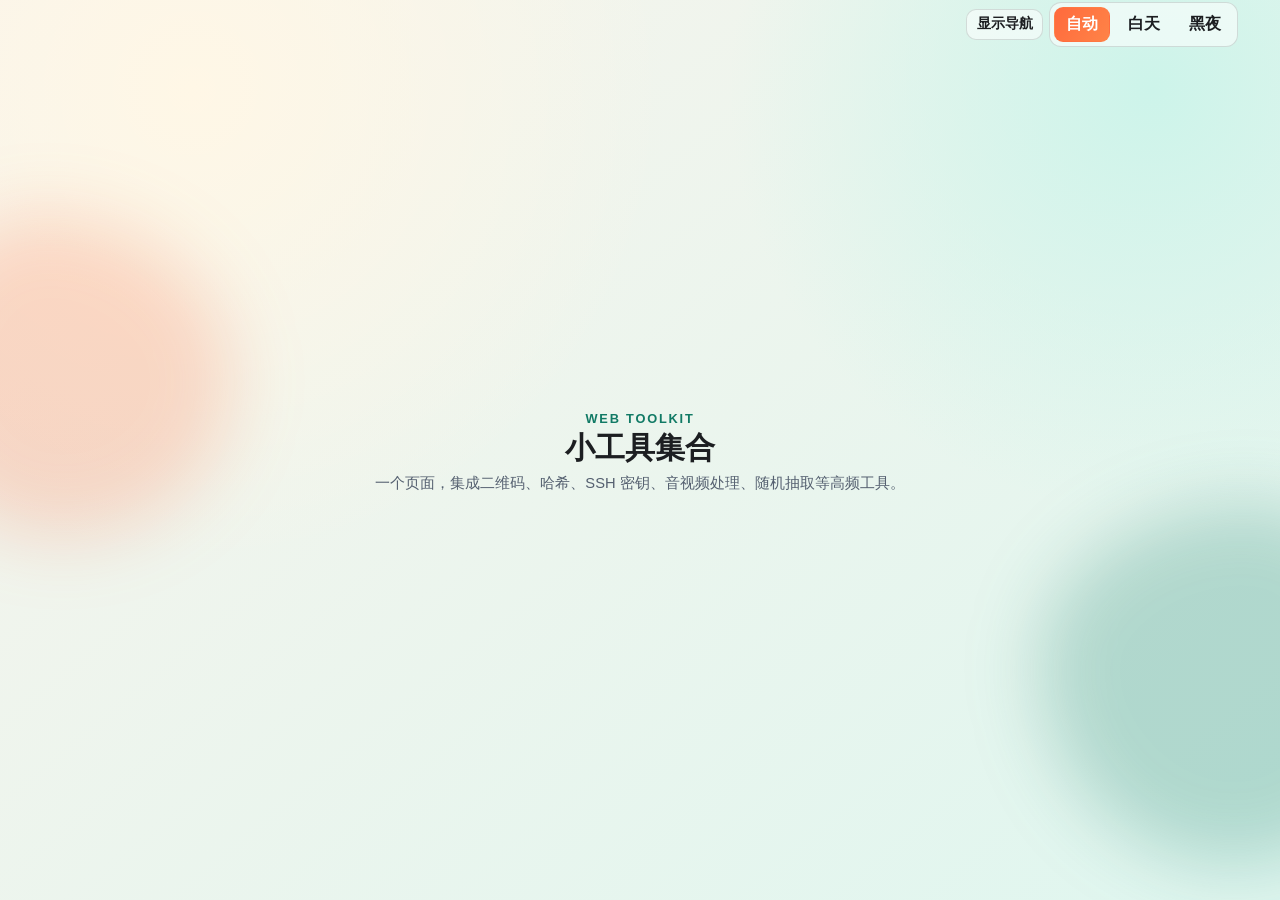
==== commit c6407a3e: "update" ====
--- a/index.html
+++ b/index.html
@@ -29,8 +29,13 @@
       <aside class="sidebar card" id="sidebar-nav">
         <h2>功能导航</h2>
         <div class="nav-group">
+          <p class="nav-group-title">主页</p>
+          <a class="nav-link active" href="#home" data-page="home">欢迎页</a>
+        </div>
+
+        <div class="nav-group">
           <p class="nav-group-title">识别与编码</p>
-          <a class="nav-link active" href="#qr" data-page="qr">二维码工具</a>
+          <a class="nav-link" href="#qr" data-page="qr">二维码工具</a>
           <a class="nav-link" href="#encode" data-page="encode">编码转换</a>
           <a class="nav-link" href="#hash" data-page="hash">哈希工具</a>
           <a class="nav-link" href="#diff" data-page="diff">文本差异对比</a>
@@ -73,7 +78,15 @@
 
       <div class="pages" id="tool-pages">
 
-    <section class="card reveal tool-page active" id="qr-card" data-page="qr">
+    <section class="card reveal tool-page active" id="home-card" data-page="home" aria-hidden="false">
+      <h2>欢迎页</h2>
+      <div class="panel">
+        <label for="home-readme-content">README</label>
+        <pre id="home-readme-content" class="home-readme-box">README 加载中...</pre>
+      </div>
+    </section>
+
+    <section class="card reveal tool-page" id="qr-card" data-page="qr">
       <h2>二维码生成与识别</h2>
       <div class="grid two-col">
         <div class="panel">
--- a/styles.css
+++ b/styles.css
@@ -196,9 +196,32 @@
   display: block;
 }
 
+body.home-mode.sidebar-collapsed .app {
+  min-height: 100vh;
+  margin-top: 0;
+  margin-bottom: 0;
+  align-content: center;
+}
+
+body.home-mode .workspace {
+  display: grid;
+}
+
+body.home-mode.sidebar-collapsed .workspace {
+  display: none;
+}
+
+body.home-mode.sidebar-collapsed .hero {
+  min-height: 100vh;
+  display: grid;
+  place-content: center;
+  text-align: center;
+}
+
 .hero {
   position: relative;
   padding: 0.45rem 0.2rem 0.2rem;
+  text-align: left;
   animation: rise 0.7s ease-out both;
 }
 
@@ -277,6 +300,26 @@
   color: var(--muted);
   max-width: 66ch;
   font-size: 0.92rem;
+}
+
+body.home-mode.sidebar-collapsed .subtitle {
+  margin: 0 auto;
+}
+
+.home-readme-box {
+  margin: 0;
+  min-height: 220px;
+  max-height: 58vh;
+  overflow: auto;
+  padding: 0.72rem;
+  border: 1px dashed rgba(40, 45, 58, 0.24);
+  border-radius: 10px;
+  background: var(--surface-soft);
+  font-family: Consolas, "Cascadia Mono", "Courier New", monospace;
+  font-size: 0.89rem;
+  line-height: 1.45;
+  white-space: pre-wrap;
+  word-break: break-word;
 }
 
 .card {
@@ -1418,14 +1461,14 @@
   inset: 0;
   display: grid;
   place-items: center;
+  background: #000000;
+  color: #f4f7fb;
+  z-index: 9999;
+}
+
+.time-fullscreen-view.fs-alt {
   background: #ffffff;
   color: #111111;
-  z-index: 9999;
-}
-
-.time-fullscreen-view.fs-alt {
-  background: #000000;
-  color: #f4f7fb;
 }
 
 .time-fullscreen-clock {
@@ -1442,16 +1485,6 @@
 
 .time-fullscreen-view:not(:fullscreen) {
   display: none;
-}
-
-:root[data-theme="dark"] .time-fullscreen-view {
-  background: #000000;
-  color: #f4f7fb;
-}
-
-:root[data-theme="dark"] .time-fullscreen-view.fs-alt {
-  background: #ffffff;
-  color: #111111;
 }
 
 .calc-pad {
